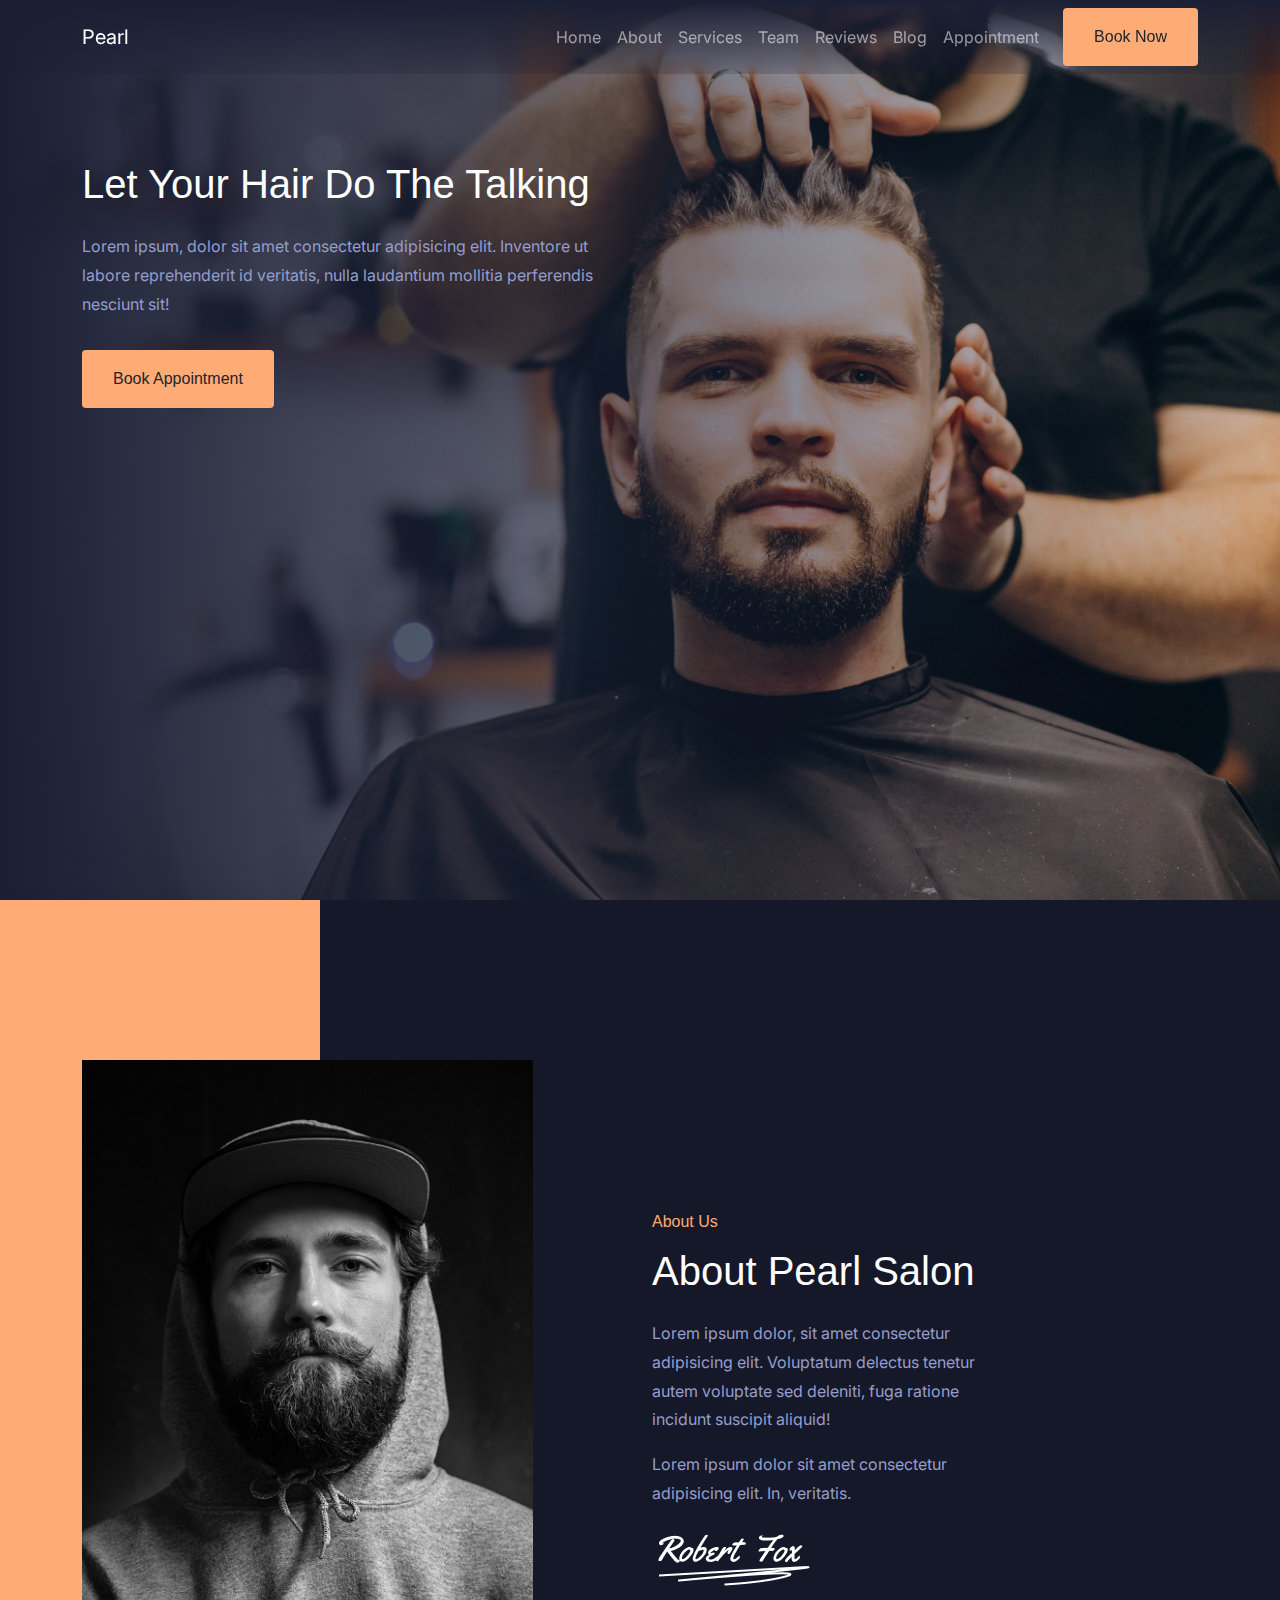
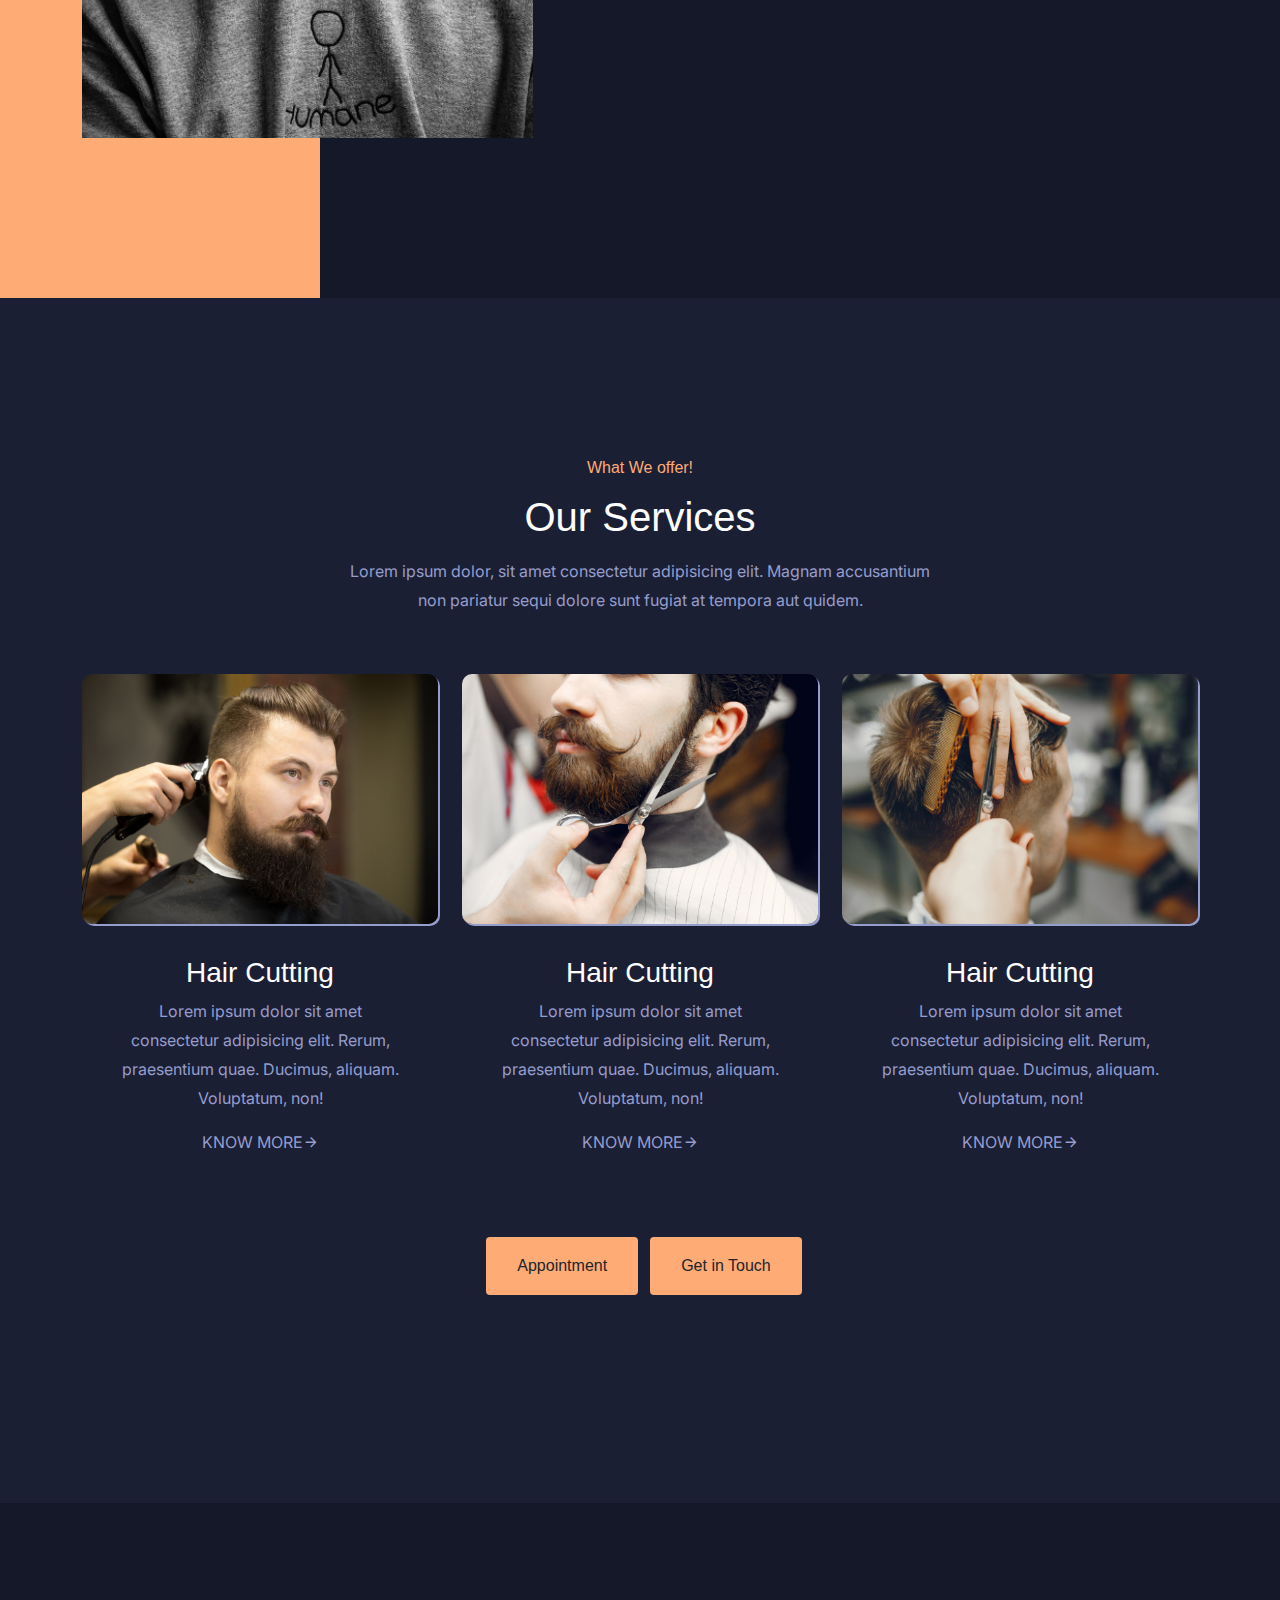
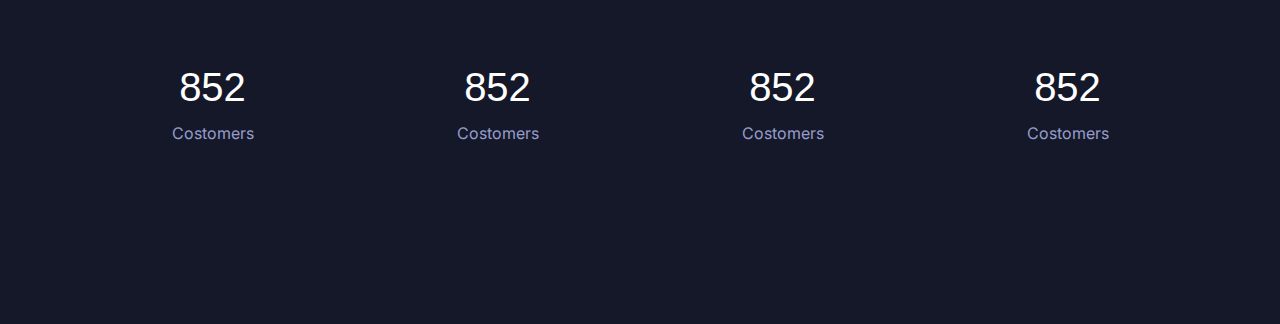
==== index.html @ b2c4e8e7 "milestone added" ====
<!doctype html>
<html lang="en">

<head>
    <!-- Required meta tags -->
    <meta charset="utf-8">
    <meta name="viewport" content="width=device-width, initial-scale=1">

    <!-- Bootstrap CSS -->
    <link rel="stylesheet" href="css/bootstrap.min.css">
    <link rel="stylesheet" href="remixicons/fonts/remixicon.css">
    <link rel="stylesheet" href="style.css">

    <title>Pearl Barber Salon - Bootstrap Template</title>
</head>

<body data-bs-spy="scroll" data-bs-target=".navbar">

    <!-- NAVBAR -->
    <nav class="navbar navbar-expand-lg navbar-dark fixed-top">
        <div class="container">
          <a class="navbar-brand" href="#">Pearl</a>
          <button class="navbar-toggler" type="button" data-bs-toggle="collapse" data-bs-target="#navbarNav" aria-controls="navbarNav" aria-expanded="false" aria-label="Toggle navigation">
            <span class="navbar-toggler-icon"></span>
          </button>
          <div class="collapse navbar-collapse" id="navbarNav">
            <ul class="navbar-nav ms-auto">
            
              <li class="nav-item">
                <a class="nav-link" href="#home">Home</a>
              </li>
              <li class="nav-item">
                  <a href="#about" class="nav-link">About </a>
              </li>
              <li class="nav-item">
                  <a href="#services" class="nav-link">Services</a>
              </li>
              <li class="nav-item">
                  <a href="#team" class="nav-link">Team</a>
              </li>
              <li class="nav-item">
                  <a href="#reviews" class="nav-link">Reviews</a>
              </li>
              <li class="nav-item">
                <a href="#blog" class="nav-link">Blog</a>
            </li>
            <li class="nav-item">
                <a href="#appointment" class="nav-link">Appointment</a>
            </li>
            </ul>
            <a href="#" class="btn btn-outline-brand btn-brand ms-lg-3">Book Now</a>
          </div>
        </div>
      </nav>
    <!-- // NAVBAR -->


    <!-- HERO -->
      <section id="hero">
        <div class="container">
          <div class="row">
            <div class="col-lg-6">
              <h1>Let Your Hair Do The Talking</h1>
              <p class="pt-3 pb-3">Lorem ipsum, dolor sit amet consectetur adipisicing elit. Inventore ut labore reprehenderit id veritatis, nulla laudantium mollitia perferendis nesciunt sit!</p>
              <a href="" class="btn btn-brand ">Book Appointment</a>
            </div>
          </div>
        </div>
      </section>
    <!-- // HERO -->


    <!-- ABOUT -->
      <section id="about">
        <div class="container">
          <div class="row align-items-center">
            <div class="col-lg-5">
              <img src="img/about_img.png" alt="">
            </div>
            <div class="col-lg-4 offset-lg-1">
              <h6>About Us</h6>
              <h1>About Pearl Salon</h1>
              <p>Lorem ipsum dolor, sit amet consectetur adipisicing elit. Voluptatum delectus tenetur autem voluptate sed deleniti, fuga ratione incidunt suscipit aliquid!</p>
              <p>Lorem ipsum dolor sit amet consectetur adipisicing elit. In, veritatis.</p>
              <img class="signature" src="img/signature.png" alt="">
            </div>
          </div>
        </div>
      </section>
    <!-- // ABOUT -->


    <!-- SERVICES -->

    <section id="services">
      <div class="container text-center">
        <div class="row">
          <div class="col-12 intro">
            <h6>What We offer!</h6>
            <h1>Our Services</h1>
            <p>Lorem ipsum dolor, sit amet consectetur adipisicing elit. Magnam accusantium non pariatur sequi dolore sunt fugiat at tempora aut quidem.</p>
          </div>
        </div>
        <div class="row">
          <div class="col-lg-4 col-md-6">
            <div class="service">
              <img src="img/service_1.jpg" alt="">
              <div class="content">
                <h3>Hair Cutting</h3>
                <p>Lorem ipsum dolor sit amet consectetur adipisicing elit. Rerum, praesentium quae. Ducimus, aliquam.
                  Voluptatum, non!</p>
                <a href="#" class="link-more"> Know More <i class="ri-arrow-right-line icon"></i> </a>
              </div>
            </div>
          </div>

          <!-- 2 -->
          <div class="col-lg-4 col-md-6">
            <div class="service">
              <img src="img/service_2.jpg" alt="">
              <div class="content">
                <h3>Hair Cutting</h3>
                <p>Lorem ipsum dolor sit amet consectetur adipisicing elit. Rerum, praesentium quae. Ducimus, aliquam.
                  Voluptatum, non!</p>
                <a href="#" class="link-more"> Know More <i class="ri-arrow-right-line icon"></i> </a>
              </div>
            </div>
          </div>
          <!-- 3 -->
          <div class="col-lg-4 col-md-6">
            <div class="service">
              <img src="img/service_3.jpg" alt="">
              <div class="content">
                <h3>Hair Cutting</h3>
                <p>Lorem ipsum dolor sit amet consectetur adipisicing elit. Rerum, praesentium quae. Ducimus, aliquam.
                  Voluptatum, non!</p>
                <a href="#" class="link-more"> Know More <i class="ri-arrow-right-line icon"></i> </a>
              </div>
            </div>
          </div>
        </div>
        <!-- call of action -->
        <div class="cta-btns p-5">
          <a href="" class="btn btn-brand ms-sm-2">Appointment</a>
          <a href="" class="btn btn-brand ms-sm-2">Get in Touch</a>

        </div>
      </div>
    </section>
    <!-- // SERVICES -->

<!-- counters -->
<section id="milestone">
<div class="container text-center">
  <div class="row">
    <div class="col-lg-3 col-md-6">
      <h1>852</h1>
      <p>Costomers</p>
    </div>

    <!-- 2 -->
    <div class="col-lg-3 col-md-6">
      <h1>852</h1>
      <p>Costomers</p>
    </div>
    <!-- 3 -->
    <div class="col-lg-3 col-md-6">
      <h1>852</h1>
      <p>Costomers</p>
    </div>
    <!-- 4 -->
    <div class="col-lg-3 col-md-6">
      <h1>852</h1>
      <p>Costomers</p>
    </div>
  </div>
</div>
</section>
<!-- close counters -->
    <!-- FEATURES -->

    <!-- // FEATURES -->
    

    <!-- TEAM -->

    <!-- // TEAM -->


    <!-- TESTIMONIALS -->

    <!-- // TESTIMONIALS -->


    <!-- BLOG -->

    <!-- // BLOG -->


    <!-- BOOKING -->

    <!-- // BOOKING -->



    <script src="js/bootstrap.bundle.min.js"></script>

</body>

</html>
---- style.css ----
@import url('https://fonts.googleapis.com/css2?family=Dela+Gothic+One&family=Inter:wght@400;500;600&display=swap');

:root {
    --bg1: #151828;
    --bg2: #1B1F34;
    --body: #959DCC;
    --brand: #FFAB76;
    --white: #fff;
}

a {
    color:var(--body);
    text-decoration: none;
}

a:hover {
    color: var(--brand);
}

.link-more {
    display: inline-flex;
    align-items: center;
    font-size: 600;
    text-transform: uppercase;
    left: 1px;
}

.link-more .icon {
    transition: all 0.4s ease;
}

.link-more:hover .icon {
    transform: translateX(8px);
}

body {
    font-family: "Inter", 'Segoe UI', Tahoma, Geneva, Verdana, sans-serif;
    color: var(--body);
    line-height: 1.8;
    background-color: var(--bg1);
}

 h1,h2,h3,h4,h5,h6 {
     font-family: 'Franklin Gothic Medium', 'Arial Narrow', Arial, sans-serif;
     color: white;
    
    }
 img {
     width: 100%;
 }

 section {
     padding-top: 160px;
     padding-bottom: 160px;
 }

 /* navbar */
.navbar {
    background:linear-gradient(to bottom ,#1B1F34 ,rgba(27, 31, 52, 0.2));
}

.navbar .navbar-nav .nav-link.active {
    color: var(--brand);
}
 .nav-brand {
     font-family:Arial, Helvetica, sans-serif;
     font-size: 32px;
 }

 /* btn */
.btn {
    padding: 16px 30px;
    font-family: 'Franklin Gothic Medium', 'Arial Narrow', Arial, sans-serif;
    transition: all 0.4s;

}

.btn-brand {
    background-color: var(--brand);
}

.btn-brand:hover {
    background-color: transparent;
    color: var(--brand);
    border-color: var(--brand);
}

 /* Hero section */
 #hero {
     background: linear-gradient(to right ,#1B1F34 ,rgba(27, 31, 52, 0.1)),url(img/cover_1.jpg);
     min-height: 100vh;
     background-position: center;
     background-size: cover;
 }


/* intro */
.intro {
    margin-bottom: 60px;
}

.intro h1 {
    margin-top: 16px;
    margin-bottom: 16px;
}

.intro h6 {
    color: var(--brand);
}

.intro p {
    max-width: 600px;
    margin: auto;
}

 /* about */
 #about {
    position: relative;
 }
#about::after {
    content: "";
    width: 25%;
    height: 100%;
    background-color: var(--brand);
    position: absolute;
    top: 0;
    left: 0;
    z-index: -1;

}

 #about h6 {
     color: var(--brand);
 }

 #about h1 {
     margin-top: 16px;
     margin-bottom: 24px;
 }

 .signature {
     width: unset;
 }

 /* services */
 #services {
     background-color: var(--bg2);
 }

 #services .service .content {
    padding: 32px;
 }
 #services .service img {
     border-radius: 10px;
     box-shadow: 2px 2px;
 }
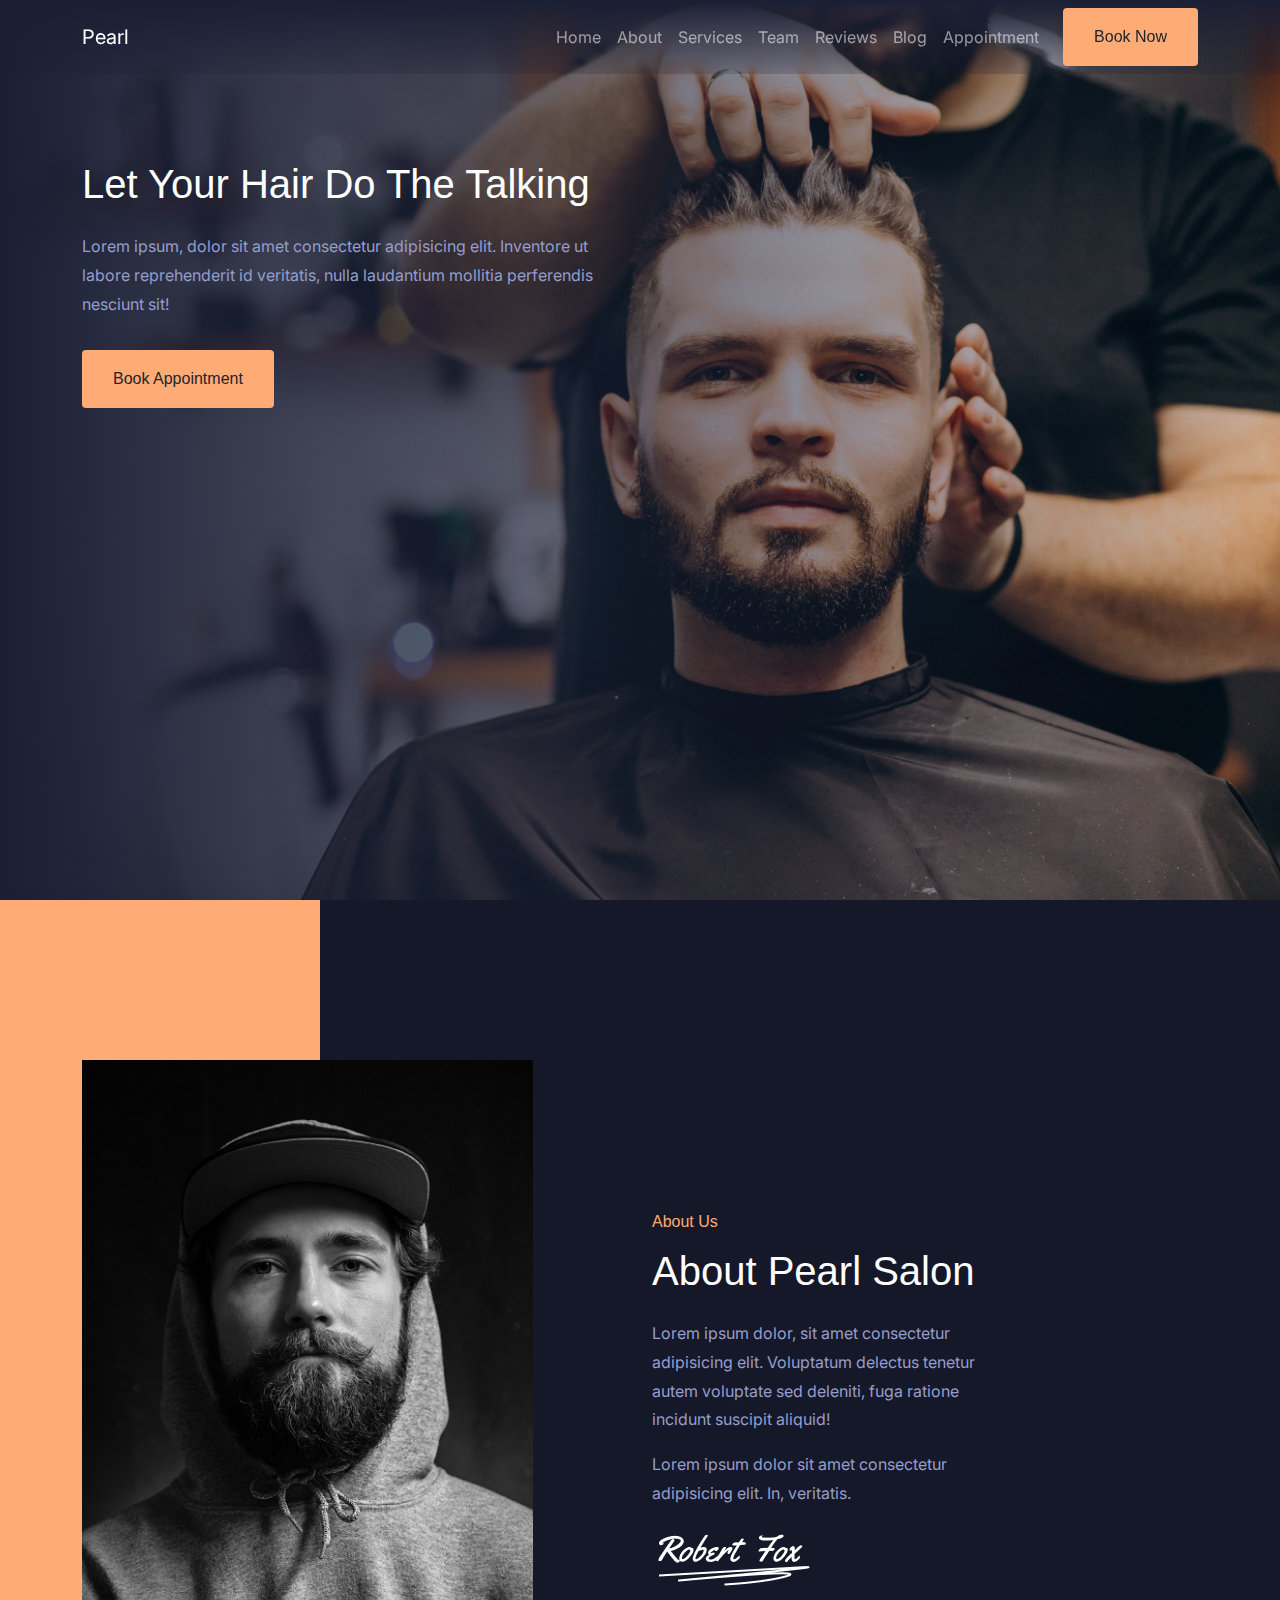
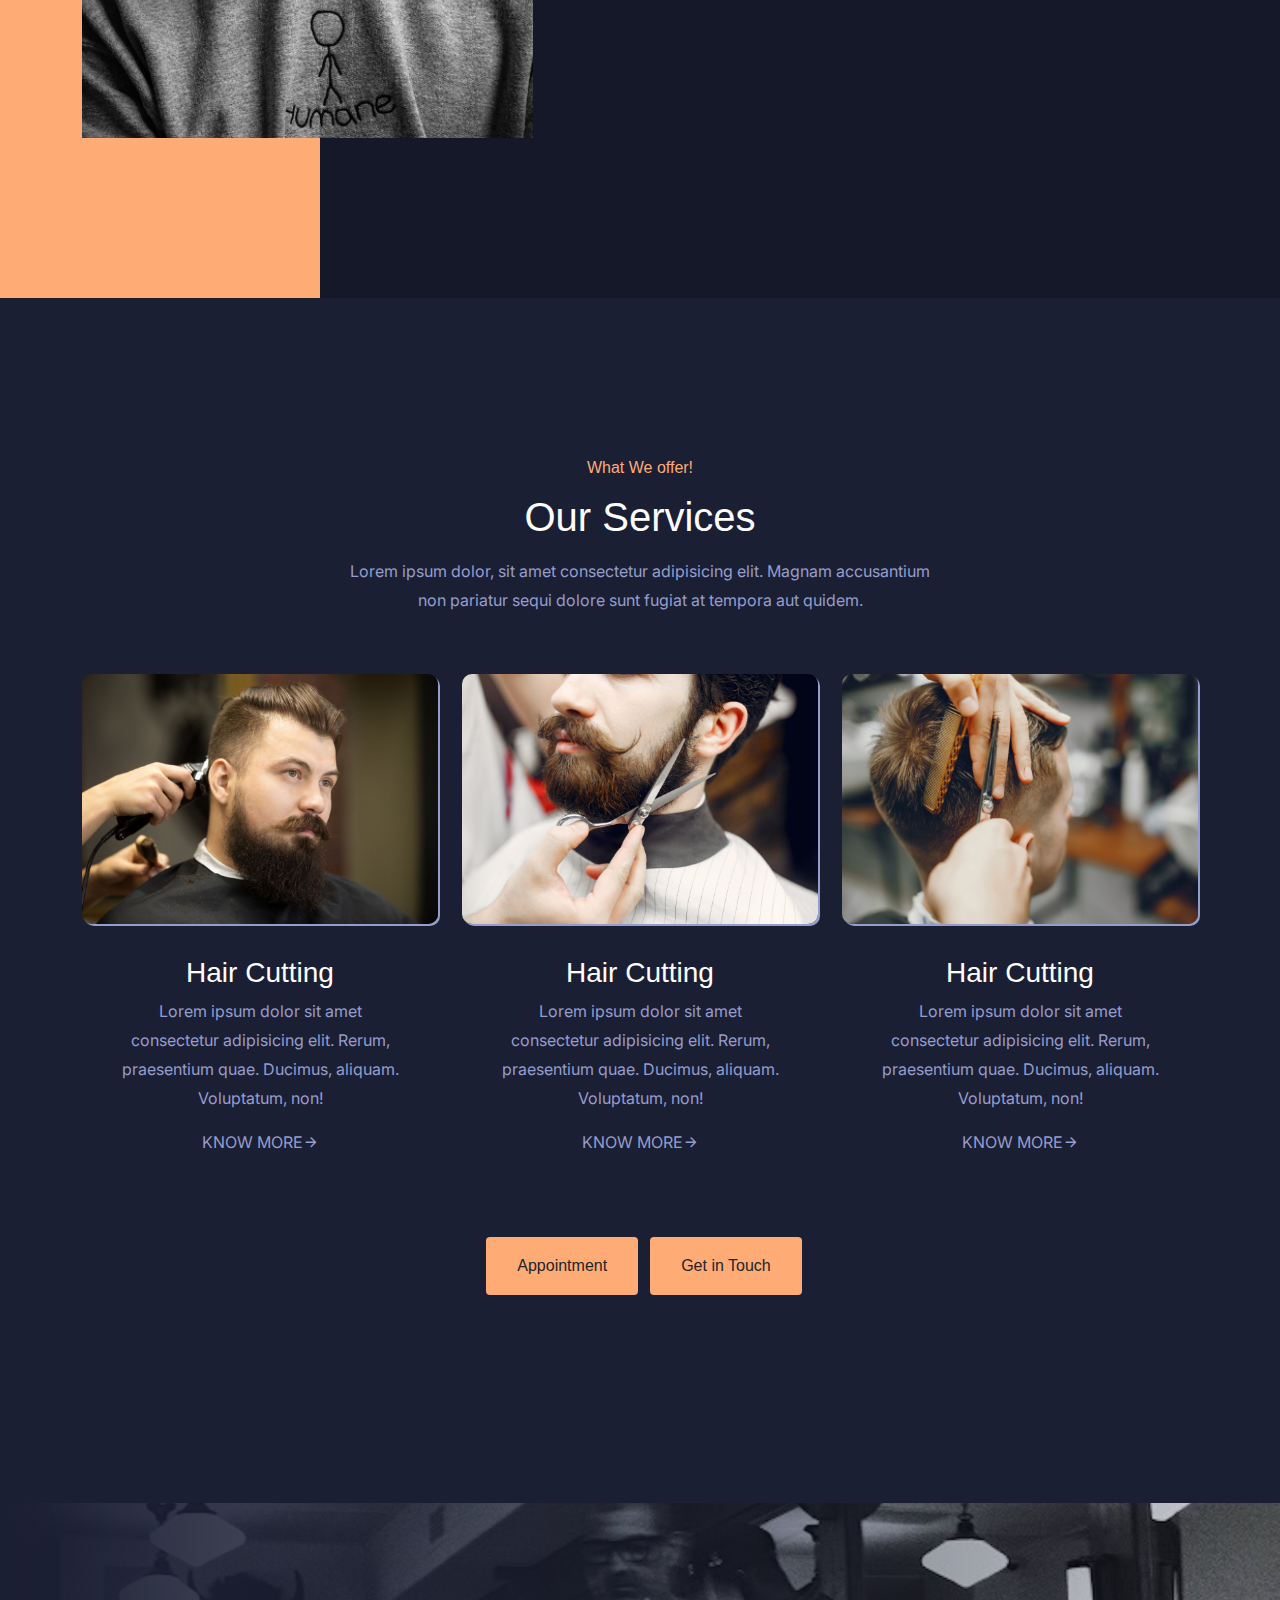
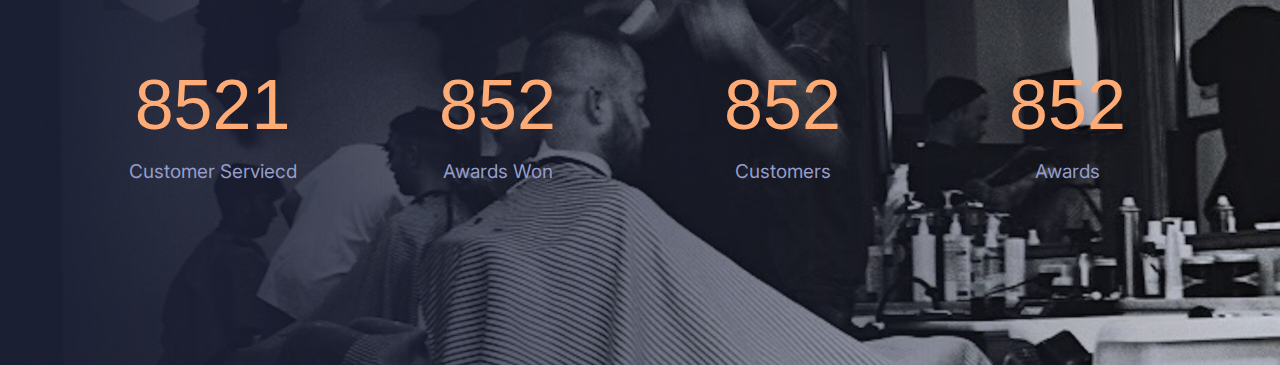
==== commit 3889f685: "added counters" ====
--- a/index.html
+++ b/index.html
@@ -154,24 +154,24 @@
 <div class="container text-center">
   <div class="row">
     <div class="col-lg-3 col-md-6">
+      <h1>8521</h1>
+      <p>Customer Serviecd</p>
+    </div>
+
+    <!-- 2 -->
+    <div class="col-lg-3 col-md-6">
       <h1>852</h1>
-      <p>Costomers</p>
-    </div>
-
-    <!-- 2 -->
+      <p>Awards Won</p>
+    </div>
+    <!-- 3 -->
     <div class="col-lg-3 col-md-6">
       <h1>852</h1>
-      <p>Costomers</p>
-    </div>
-    <!-- 3 -->
+      <p>Customers</p>
+    </div>
+    <!-- 4 -->
     <div class="col-lg-3 col-md-6">
       <h1>852</h1>
-      <p>Costomers</p>
-    </div>
-    <!-- 4 -->
-    <div class="col-lg-3 col-md-6">
-      <h1>852</h1>
-      <p>Costomers</p>
+      <p>Awards</p>
     </div>
   </div>
 </div>
--- a/style.css
+++ b/style.css
@@ -154,3 +154,18 @@
      border-radius: 10px;
      box-shadow: 2px 2px;
  }
+
+ /* milestone */
+#milestone {
+    background: linear-gradient(to right ,#1B1F34 ,rgba(27, 31, 52, 0.1)),url(img/cover_2.jpg);
+        background-size: cover;
+    background-position:center;
+}
+#milestone h1 {
+    color: var(--brand);
+    font-size: 70px;
+}
+
+#milestone p {
+    font-size: 19px;
+}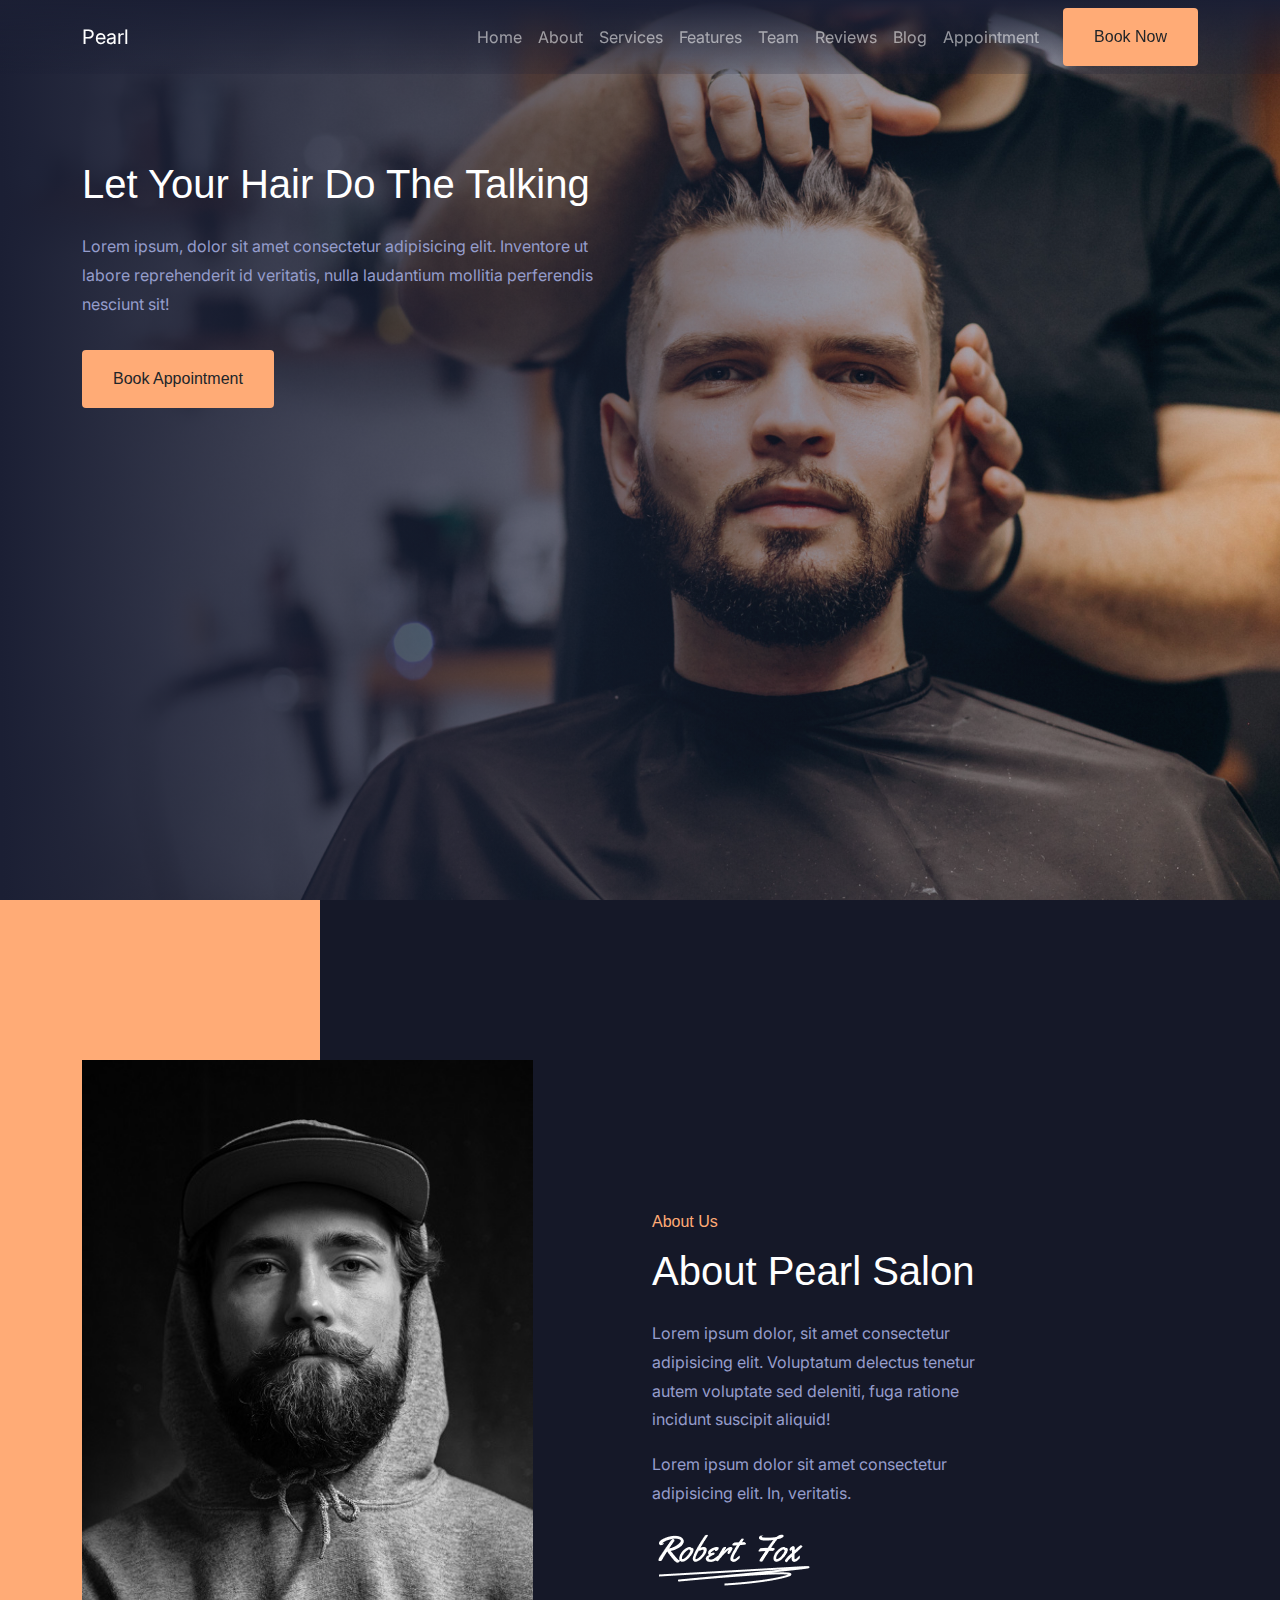
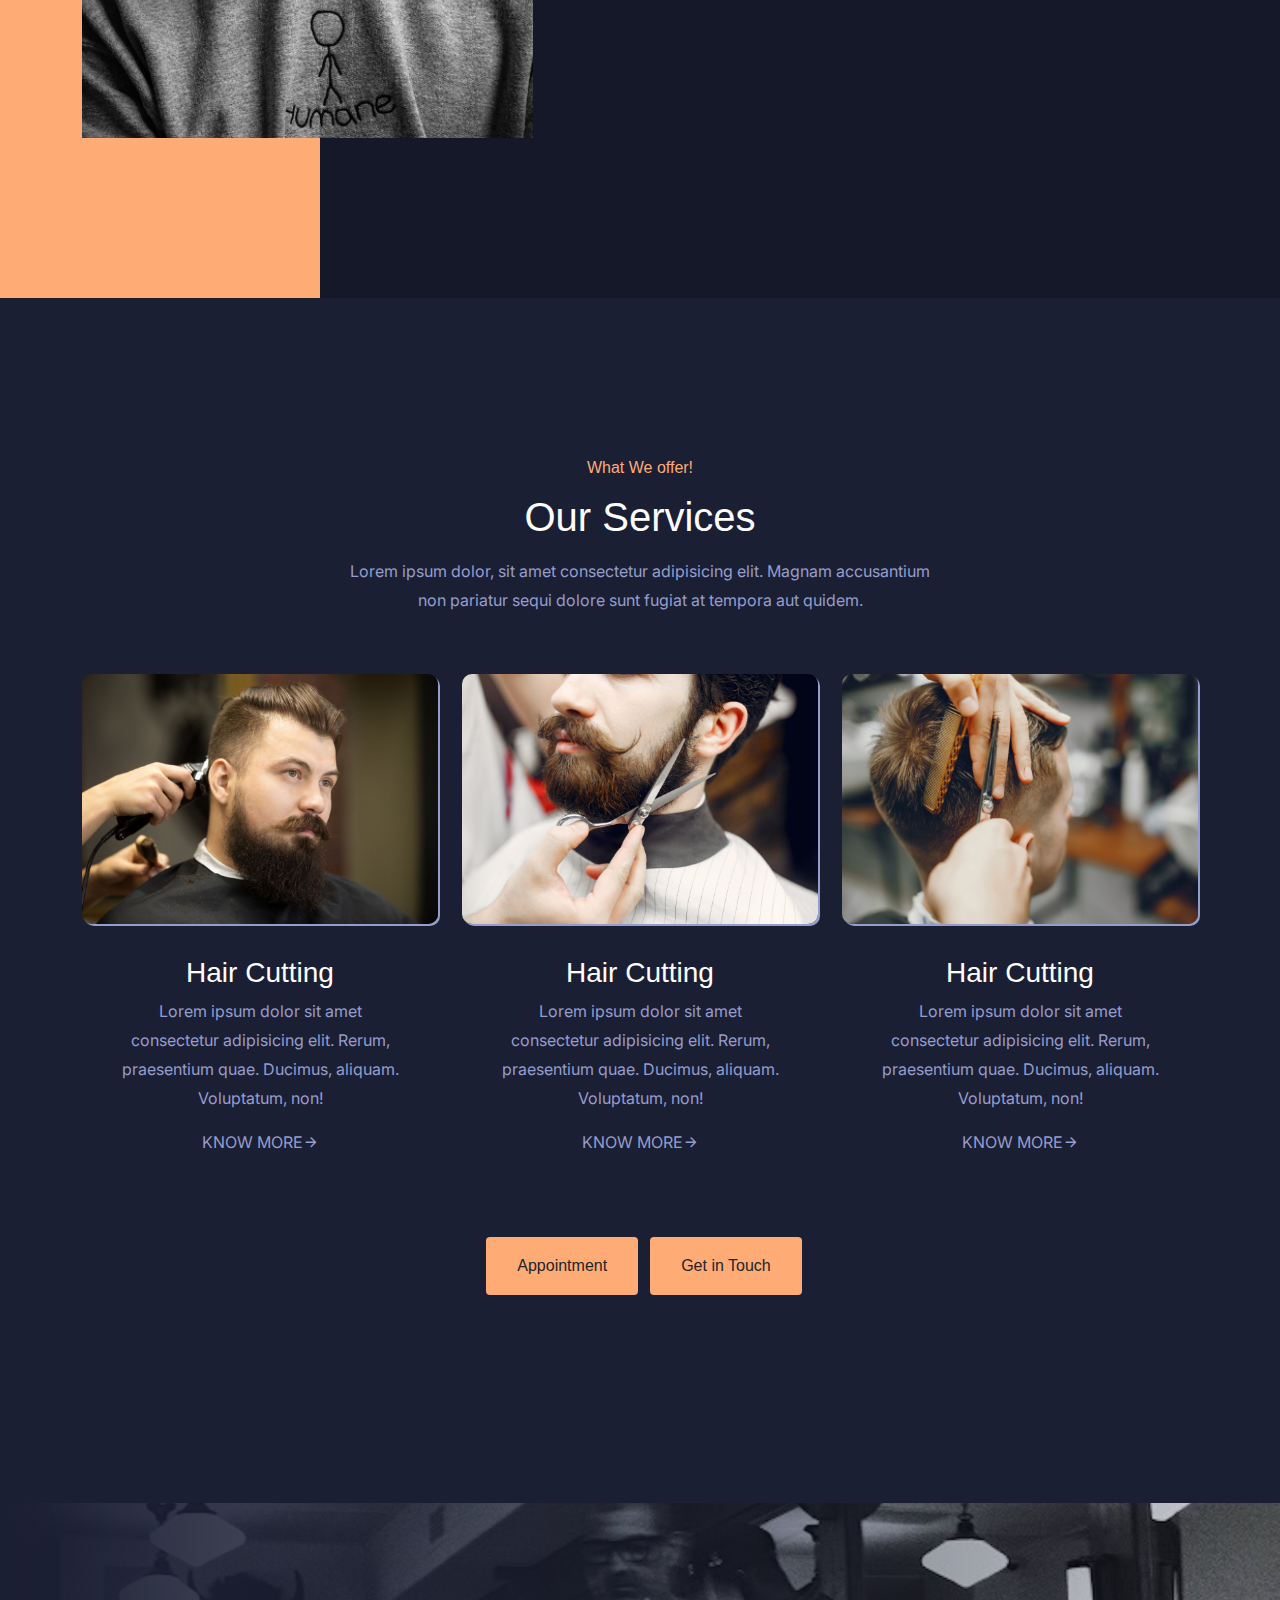
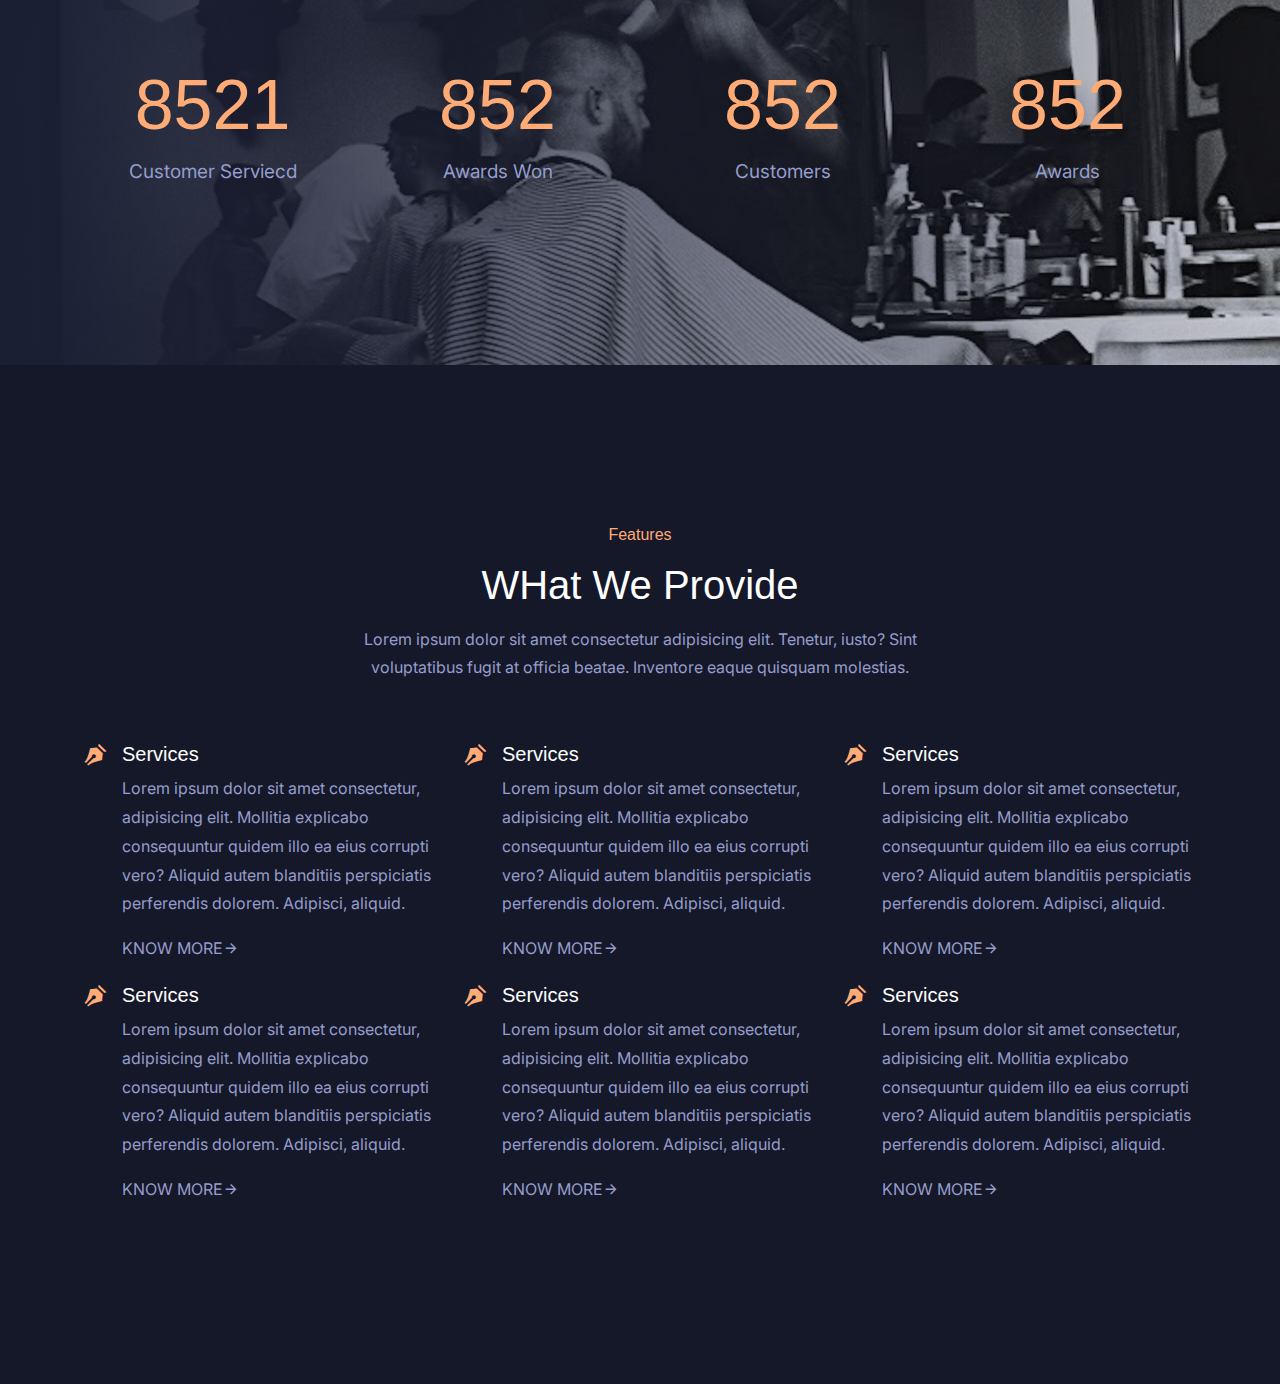
==== commit 8cc348da: "added featres" ====
--- a/index.html
+++ b/index.html
@@ -36,6 +36,9 @@
                   <a href="#services" class="nav-link">Services</a>
               </li>
               <li class="nav-item">
+                <a href="#features" class="nav-link">Features</a>
+            </li>
+              <li class="nav-item">
                   <a href="#team" class="nav-link">Team</a>
               </li>
               <li class="nav-item">
@@ -178,7 +181,91 @@
 </section>
 <!-- close counters -->
     <!-- FEATURES -->
-
+   <section id="features">
+    <div class="container">
+      <div class="row text-center">
+        <div class="col-12 intro">
+          <h6>Features</h6>
+          <h1>WHat We Provide</h1>
+          <p>Lorem ipsum dolor sit amet consectetur adipisicing elit. Tenetur, iusto? Sint voluptatibus fugit at officia beatae. Inventore eaque quisquam molestias.</p>
+        </div>
+      </div>
+      <div class="row">
+        <div class="col-lg-4 col-sm-6">
+          <div class="feature">
+            <div class="icon-feature"><i class="ri-pen-nib-fill"></i>
+            </div>
+            <div>
+              <h3 class="h5">Services</h3>
+              <p>Lorem ipsum dolor sit amet consectetur, adipisicing elit. Mollitia explicabo consequuntur quidem illo ea eius corrupti vero? Aliquid autem blanditiis perspiciatis perferendis dolorem. Adipisci, aliquid.</p>
+              <a href="#" class="link-more"> Know More <i class="ri-arrow-right-line icon"></i> </a>
+            </div>
+          </div>
+        </div>
+        <!-- 2 -->
+        <div class="col-lg-4 col-sm-6">
+          <div class="feature">
+            <div class="icon-feature"><i class="ri-pen-nib-fill"></i>
+            </div>
+            <div>
+              <h3 class="h5">Services</h3>
+              <p>Lorem ipsum dolor sit amet consectetur, adipisicing elit. Mollitia explicabo consequuntur quidem illo ea eius corrupti vero? Aliquid autem blanditiis perspiciatis perferendis dolorem. Adipisci, aliquid.</p>
+              <a href="#" class="link-more"> Know More <i class="ri-arrow-right-line icon"></i> </a>
+            </div>
+          </div>
+        </div>
+        <!-- 3 -->
+        <div class="col-lg-4 col-sm-6">
+          <div class="feature">
+            <div class="icon-feature"><i class="ri-pen-nib-fill"></i>
+            </div>
+            <div>
+              <h3 class="h5">Services</h3>
+              <p>Lorem ipsum dolor sit amet consectetur, adipisicing elit. Mollitia explicabo consequuntur quidem illo ea eius corrupti vero? Aliquid autem blanditiis perspiciatis perferendis dolorem. Adipisci, aliquid.</p>
+              <a href="#" class="link-more"> Know More <i class="ri-arrow-right-line icon"></i> </a>
+            </div>
+          </div>
+        </div>
+        <!-- 4 -->
+        <div class="col-lg-4 col-sm-6">
+          <div class="feature">
+            <div class="icon-feature"><i class="ri-pen-nib-fill"></i>
+            </div>
+            <div>
+              <h3 class="h5">Services</h3>
+              <p>Lorem ipsum dolor sit amet consectetur, adipisicing elit. Mollitia explicabo consequuntur quidem illo ea eius corrupti vero? Aliquid autem blanditiis perspiciatis perferendis dolorem. Adipisci, aliquid.</p>
+              <a href="#" class="link-more"> Know More <i class="ri-arrow-right-line icon"></i> </a>
+            </div>
+          </div>
+        </div>
+
+        <!-- 5 -->
+        <div class="col-lg-4 col-sm-6">
+          <div class="feature">
+            <div class="icon-feature"><i class="ri-pen-nib-fill"></i>
+            </div>
+            <div>
+              <h3 class="h5">Services</h3>
+              <p>Lorem ipsum dolor sit amet consectetur, adipisicing elit. Mollitia explicabo consequuntur quidem illo ea eius corrupti vero? Aliquid autem blanditiis perspiciatis perferendis dolorem. Adipisci, aliquid.</p>
+              <a href="#" class="link-more"> Know More <i class="ri-arrow-right-line icon"></i> </a>
+            </div>
+          </div>
+        </div>
+<!-- 6 -->
+<div class="col-lg-4 col-sm-6">
+  <div class="feature">
+    <div class="icon-feature"><i class="ri-pen-nib-fill"></i>
+    </div>
+    <div>
+      <h3 class="h5">Services</h3>
+      <p>Lorem ipsum dolor sit amet consectetur, adipisicing elit. Mollitia explicabo consequuntur quidem illo ea eius corrupti vero? Aliquid autem blanditiis perspiciatis perferendis dolorem. Adipisci, aliquid.</p>
+      <a href="#" class="link-more"> Know More <i class="ri-arrow-right-line icon"></i> </a>
+    </div>
+  </div>
+</div>
+      </div>
+    </div>
+    </section>
     <!-- // FEATURES -->
     
 
--- a/style.css
+++ b/style.css
@@ -168,4 +168,17 @@
 
 #milestone p {
     font-size: 19px;
+}
+
+/* feature */
+.feature {
+    display: flex;
+    padding-bottom: 20px;
+}
+
+.feature .icon-feature {
+    font-size: 25px;
+    color: var(--brand);
+    line-height: 1;
+    margin-right: 15px;
 }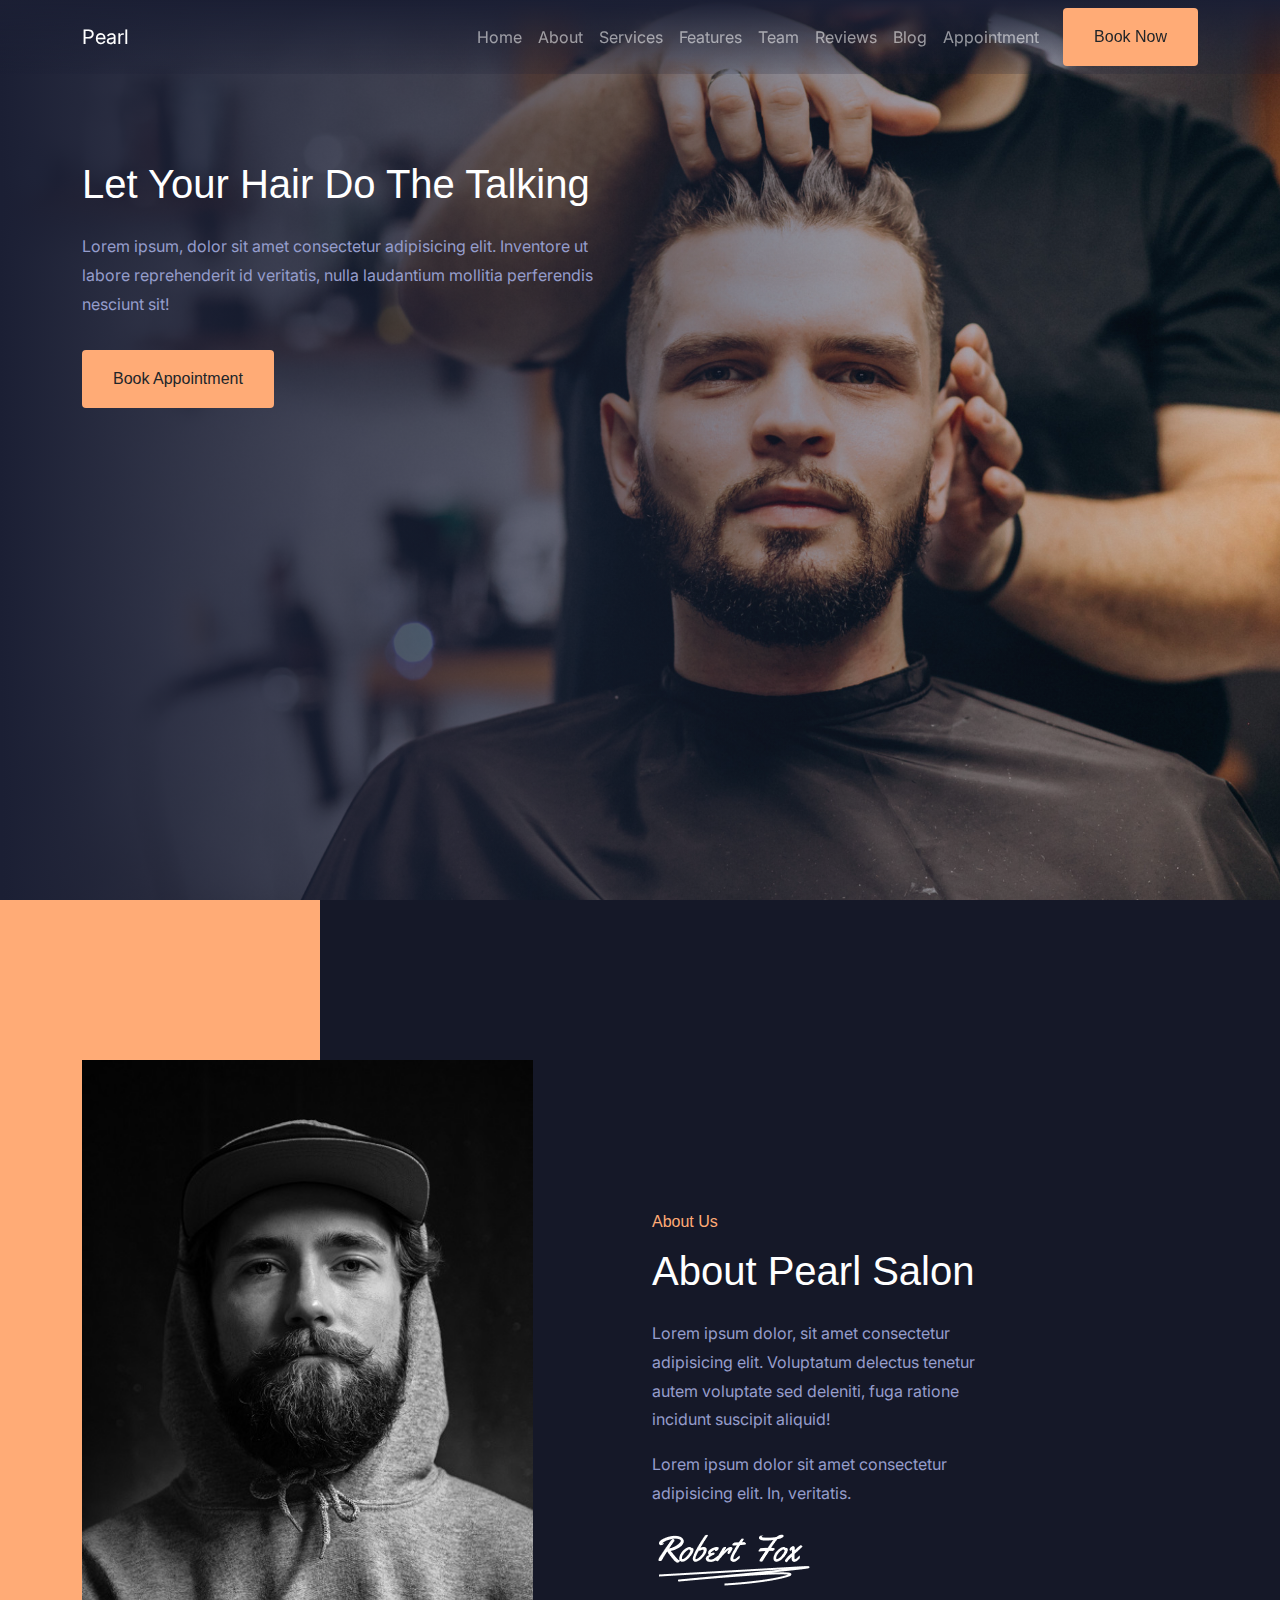
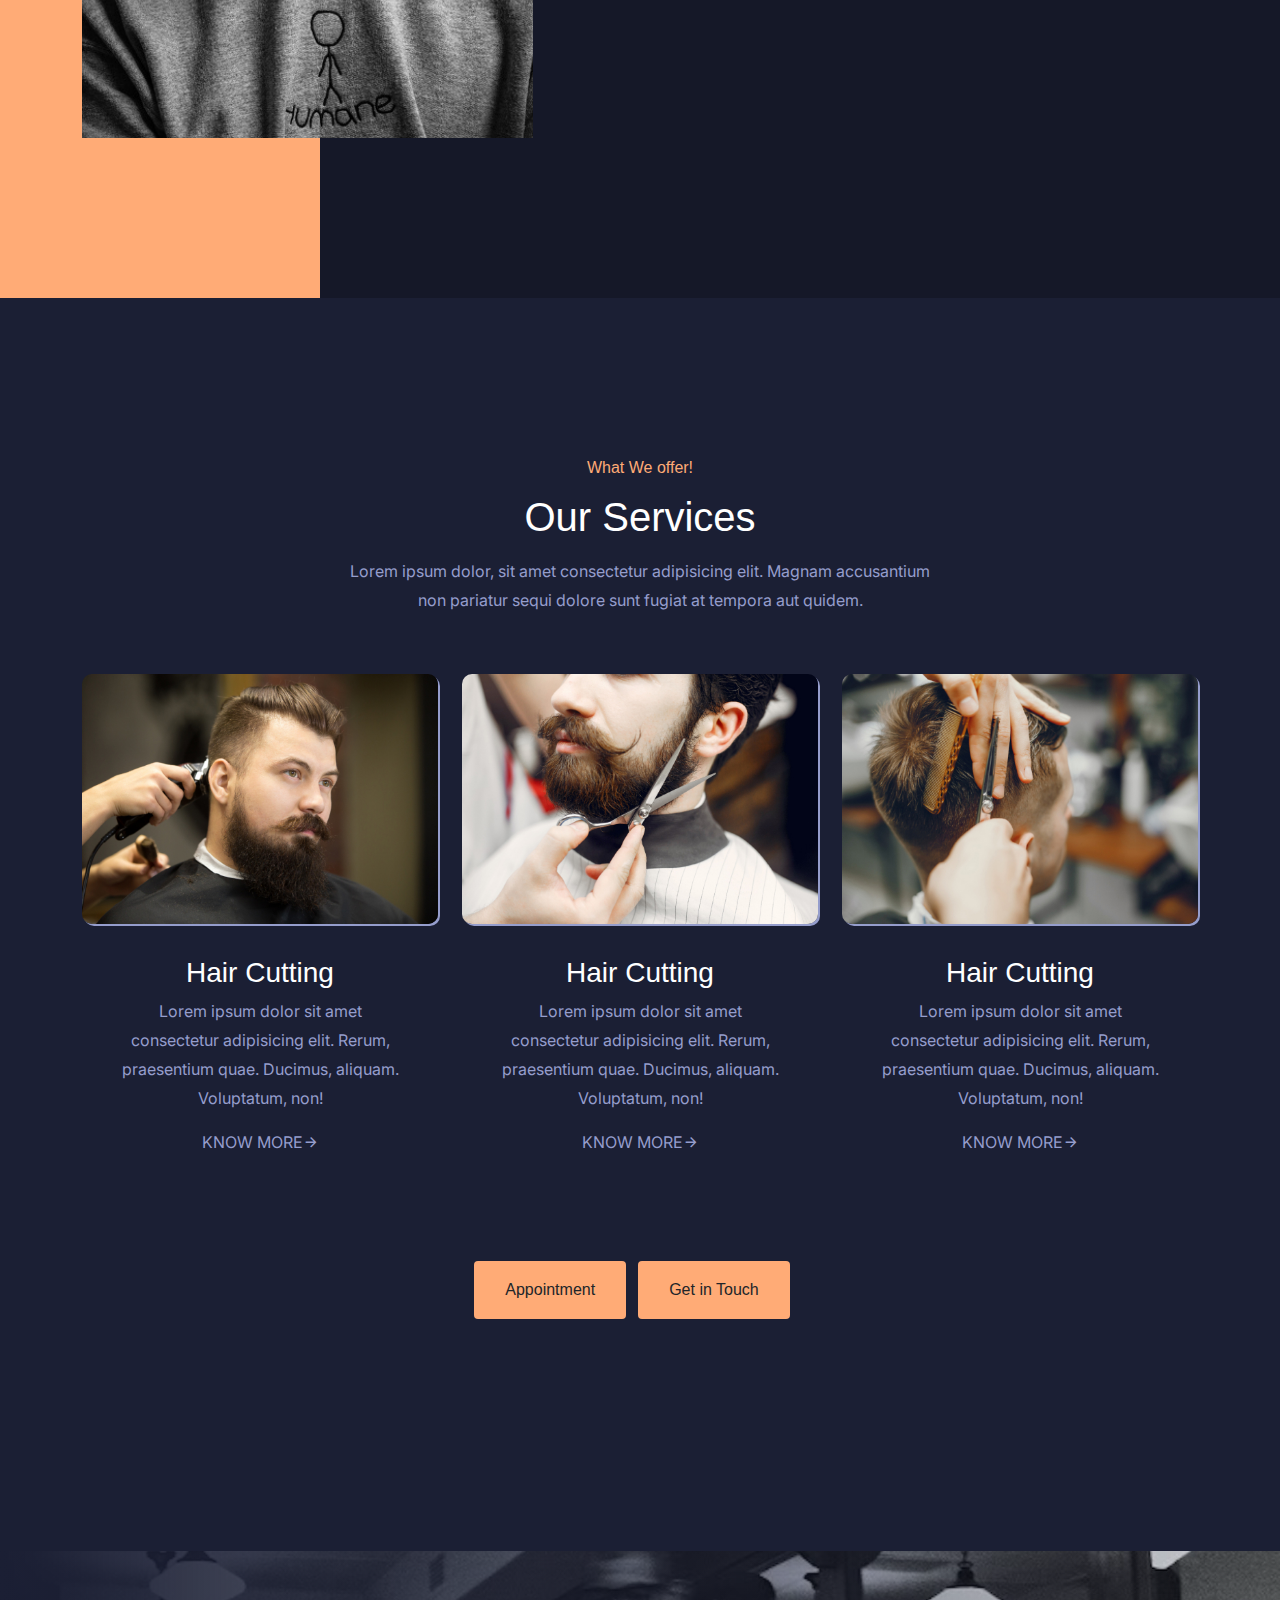
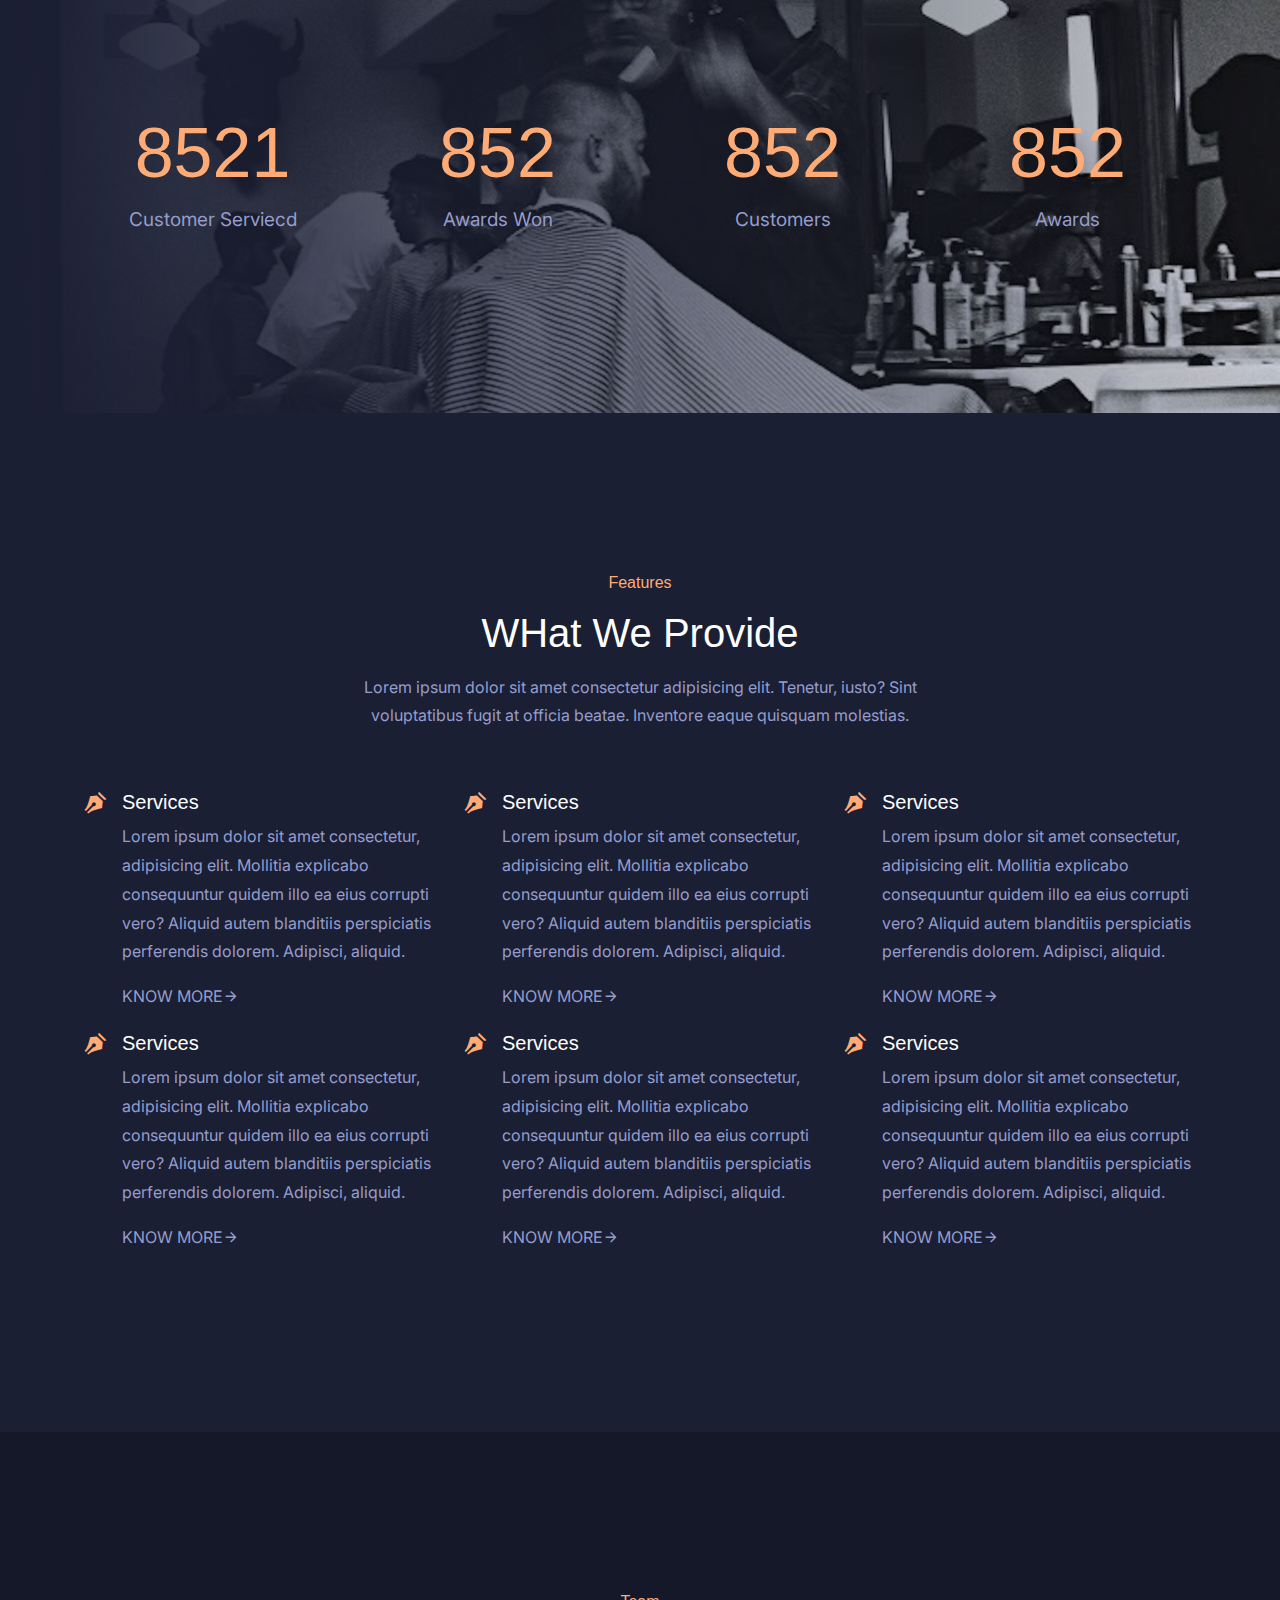
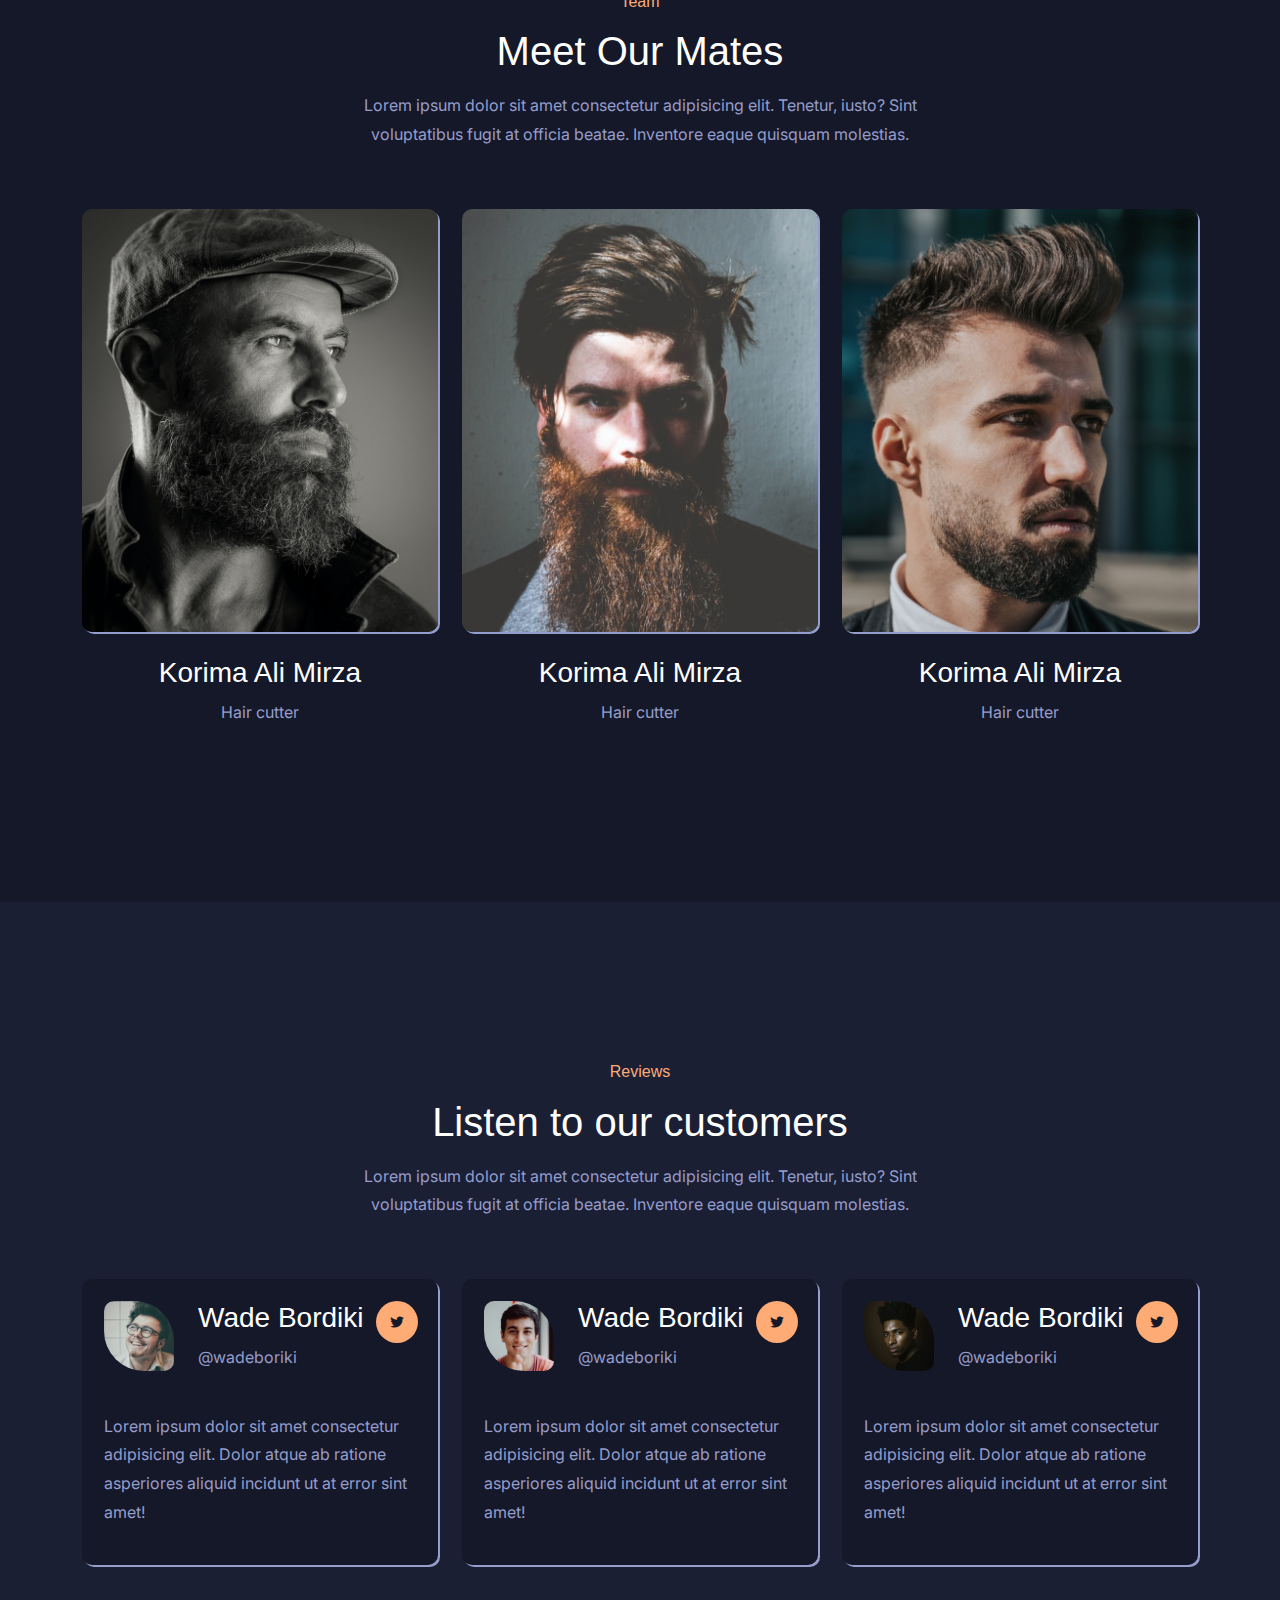
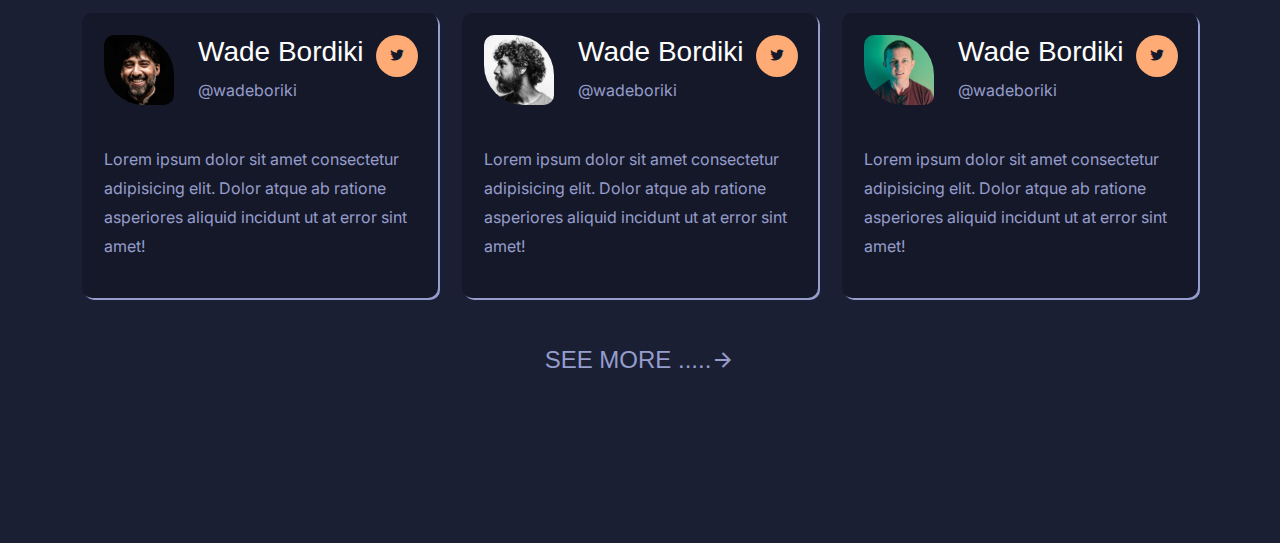
==== commit 8a760611: "added reviews team" ====
--- a/index.html
+++ b/index.html
@@ -145,7 +145,7 @@
         <!-- call of action -->
         <div class="cta-btns p-5">
           <a href="" class="btn btn-brand ms-sm-2">Appointment</a>
-          <a href="" class="btn btn-brand ms-sm-2">Get in Touch</a>
+          <a href="" class="btn btn-brand ms-sm-2  m-4">Get in Touch</a>
 
         </div>
       </div>
@@ -270,12 +270,172 @@
     
 
     <!-- TEAM -->
-
+<section id="team">
+<div class="container">
+  <div class="row text-center">
+    <div class="col-12 intro">
+      <h6>Team</h6>
+      <h1>Meet Our Mates</h1>
+      <p>Lorem ipsum dolor sit amet consectetur adipisicing elit. Tenetur, iusto? Sint voluptatibus fugit at officia beatae. Inventore eaque quisquam molestias.</p>
+    </div>
+  </div>
+  <div class="row  text-center">
+    <div class="col-lg-4 col-md-6">
+      <div class="team-member">
+        <img class="team-mates" src="img/team_member1.jpg" alt="">
+        <div class="social-links">
+          <a href=""><i class="ri-facebook-fill"></i></a>
+          <a href=""><i class="ri-twitter-fill"></i></a>
+          <a href=""><i class="ri-instagram-fill"></i></a>
+          <a href=""><i class="ri-google-fill"></i></a>
+        </div>
+        <h3 class="mt-4">Korima Ali Mirza</h3>
+        <p>Hair cutter</p>
+      </div>
+    </div>
+    <!-- 2 -->
+    <div class="col-lg-4 col-md-6">
+      <div class="team-member">
+        <img class="team-mates" src="img/team_member2.jpg" alt="">
+        <div class="social-links">
+          <a href=""><i class="ri-facebook-fill"></i></a>
+          <a href=""><i class="ri-twitter-fill"></i></a>
+          <a href=""><i class="ri-instagram-fill"></i></a>
+          <a href=""><i class="ri-google-fill"></i></a>
+        </div>
+        <h3 class="mt-4">Korima Ali Mirza</h3>
+        <p>Hair cutter</p>
+      </div>
+    </div>
+
+    <!-- 3 -->
+    <div class="col-lg-4 col-md-6">
+      <div class="team-member">
+        <img class="team-mates" src="img/team_member3.jpg" alt="">
+        <div class="social-links">
+          <a href=""><i class="ri-facebook-fill"></i></a>
+          <a href=""><i class="ri-twitter-fill"></i></a>
+          <a href=""><i class="ri-instagram-fill"></i></a>
+          <a href=""><i class="ri-google-fill"></i></a>
+        </div>
+        <h3 class="mt-4">Korima Ali Mirza</h3>
+        <p>Hair cutter</p>
+      </div>
+    </div>
+  </div>
+</div>
+</section>
     <!-- // TEAM -->
 
 
     <!-- TESTIMONIALS -->
-
+    <section id="reviews">
+      <div class="container">
+        <div class="row text-center">
+          <div class="col-12 intro">
+            <h6>Reviews</h6>
+            <h1>Listen to our customers</h1>
+            <p>Lorem ipsum dolor sit amet consectetur adipisicing elit. Tenetur, iusto? Sint voluptatibus fugit at officia beatae. Inventore eaque quisquam molestias.</p>
+          </div>
+        </div>
+
+        <div class="row gy-5">
+          <div class="col-lg-4 col-md-6">
+            <div class="review">
+              <div class="d-flex">
+                <img src="img/avatar_01.jpg" alt="">
+                  <div class="ms-4">
+                    <h3>Wade Bordiki</h3>
+                    <p>@wadeboriki</p>
+                  </div>
+                  <div class="icon"><i class="ri-twitter-fill"></i></div>
+              </div>
+              <p class="mt-4">Lorem ipsum dolor sit amet consectetur adipisicing elit. Dolor atque ab ratione asperiores aliquid incidunt ut at error sint amet!</p>
+            </div>
+          </div>
+
+          <!-- 2 -->
+          <div class="col-lg-4 col-md-6">
+            <div class="review">
+              <div class="d-flex">
+                <img src="img/avatar_02.jpg" alt="">
+                  <div class="ms-4">
+                    <h3>Wade Bordiki</h3>
+                    <p>@wadeboriki</p>
+                  </div>
+                  <div class="icon"><i class="ri-twitter-fill"></i></div>
+              </div>
+              <p class="mt-4">Lorem ipsum dolor sit amet consectetur adipisicing elit. Dolor atque ab ratione asperiores aliquid incidunt ut at error sint amet!</p>
+            </div>
+          </div>
+
+          <!-- 3 -->
+          <div class="col-lg-4 col-md-6">
+            <div class="review">
+              <div class="d-flex">
+                <img src="img/avatar_03.jpg" alt="">
+                  <div class="ms-4">
+                    <h3>Wade Bordiki</h3>
+                    <p>@wadeboriki</p>
+                  </div>
+                  <div class="icon"><i class="ri-twitter-fill"></i></div>
+              </div>
+              <p class="mt-4">Lorem ipsum dolor sit amet consectetur adipisicing elit. Dolor atque ab ratione asperiores aliquid incidunt ut at error sint amet!</p>
+            </div>
+          </div>
+<!-- 4 -->
+<div class="col-lg-4 col-md-6">
+  <div class="review">
+    <div class="d-flex">
+      <img src="img/avatar_04.jpg" alt="">
+        <div class="ms-4">
+          <h3>Wade Bordiki</h3>
+          <p>@wadeboriki</p>
+        </div>
+        <div class="icon"><i class="ri-twitter-fill"></i></div>
+    </div>
+    <p class="mt-4">Lorem ipsum dolor sit amet consectetur adipisicing elit. Dolor atque ab ratione asperiores aliquid incidunt ut at error sint amet!</p>
+  </div>
+</div>
+
+<!-- 5 -->
+<div class="col-lg-4 col-md-6">
+  <div class="review">
+    <div class="d-flex">
+      <img src="img/avatar_05.jpg" alt="">
+        <div class="ms-4">
+          <h3>Wade Bordiki</h3>
+          <p>@wadeboriki</p>
+        </div>
+        <div class="icon"><i class="ri-twitter-fill"></i></div>
+    </div>
+    <p class="mt-4">Lorem ipsum dolor sit amet consectetur adipisicing elit. Dolor atque ab ratione asperiores aliquid incidunt ut at error sint amet!</p>
+  </div>
+</div>
+
+<!-- 6 -->
+<div class="col-lg-4 col-md-6">
+  <div class="review">
+    <div class="d-flex">
+      <img src="img/avatar_06.jpg" alt="">
+        <div class="ms-4">
+          <h3>Wade Bordiki</h3>
+          <p>@wadeboriki</p>
+        </div>
+        <div class="icon"><i class="ri-twitter-fill"></i></div>
+    </div>
+    <p class="mt-4">Lorem ipsum dolor sit amet consectetur adipisicing elit. Dolor atque ab ratione asperiores aliquid incidunt ut at error sint amet!</p>
+  </div>
+</div>
+
+ <div class="text-center">
+   <h4><a href="#" class="link-more"> See More ..... <i class="ri-arrow-right-line icon"></i> </a>
+   </h4>
+ </div>
+
+        </div>
+      </div>
+    </section>
     <!-- // TESTIMONIALS -->
 
 
--- a/style.css
+++ b/style.css
@@ -11,6 +11,7 @@
 a {
     color:var(--body);
     text-decoration: none;
+    transition: all 0.4s ease;
 }
 
 a:hover {
@@ -171,6 +172,9 @@
 }
 
 /* feature */
+#features {
+    background-color: var(--bg2);
+}
 .feature {
     display: flex;
     padding-bottom: 20px;
@@ -181,4 +185,75 @@
     color: var(--brand);
     line-height: 1;
     margin-right: 15px;
+}
+
+/* team */
+
+.social-links a {
+    width: 40px;
+    height: 40px;
+    background-color: var(--bg2);
+    display: flex;
+    align-items: center;
+    justify-content: center;
+}
+
+.social-links a:hover {
+    background-color: var(--brand);
+    color: var(--bg1);
+}
+
+.team-member {
+    position: relative;
+
+}
+
+.team-member .social-links {
+    position: absolute;
+    top: 30px;
+    right: 30px;
+    transition: all 0.4s ease;
+    opacity: 0;
+}
+
+.team-member:hover .social-links {
+    opacity: 1;
+    bottom: 30px; 
+}
+
+.team-mates {
+    border-radius: 10px;
+     box-shadow: 2px 2px;
+}
+
+/* reviews */
+#reviews {
+    background-color: var(--bg2);
+    
+}
+
+.review {
+    padding: 22px;
+    background-color: var(--bg1);
+    position: relative;
+    border-radius: 10px;
+    box-shadow: 2px 2px;
+}
+
+.review .icon {
+    width: 42px;
+    height: 42px;
+    display: flex;
+    align-items: center;
+    justify-content: center;
+    background-color: var(--brand);
+    border-radius: 100px;
+    color: var(--bg1);
+    position: absolute;
+    right: 20px;
+}
+.review img {
+    width: 70px;
+    border-radius: 10px 40px;
+    height: 70px;
 }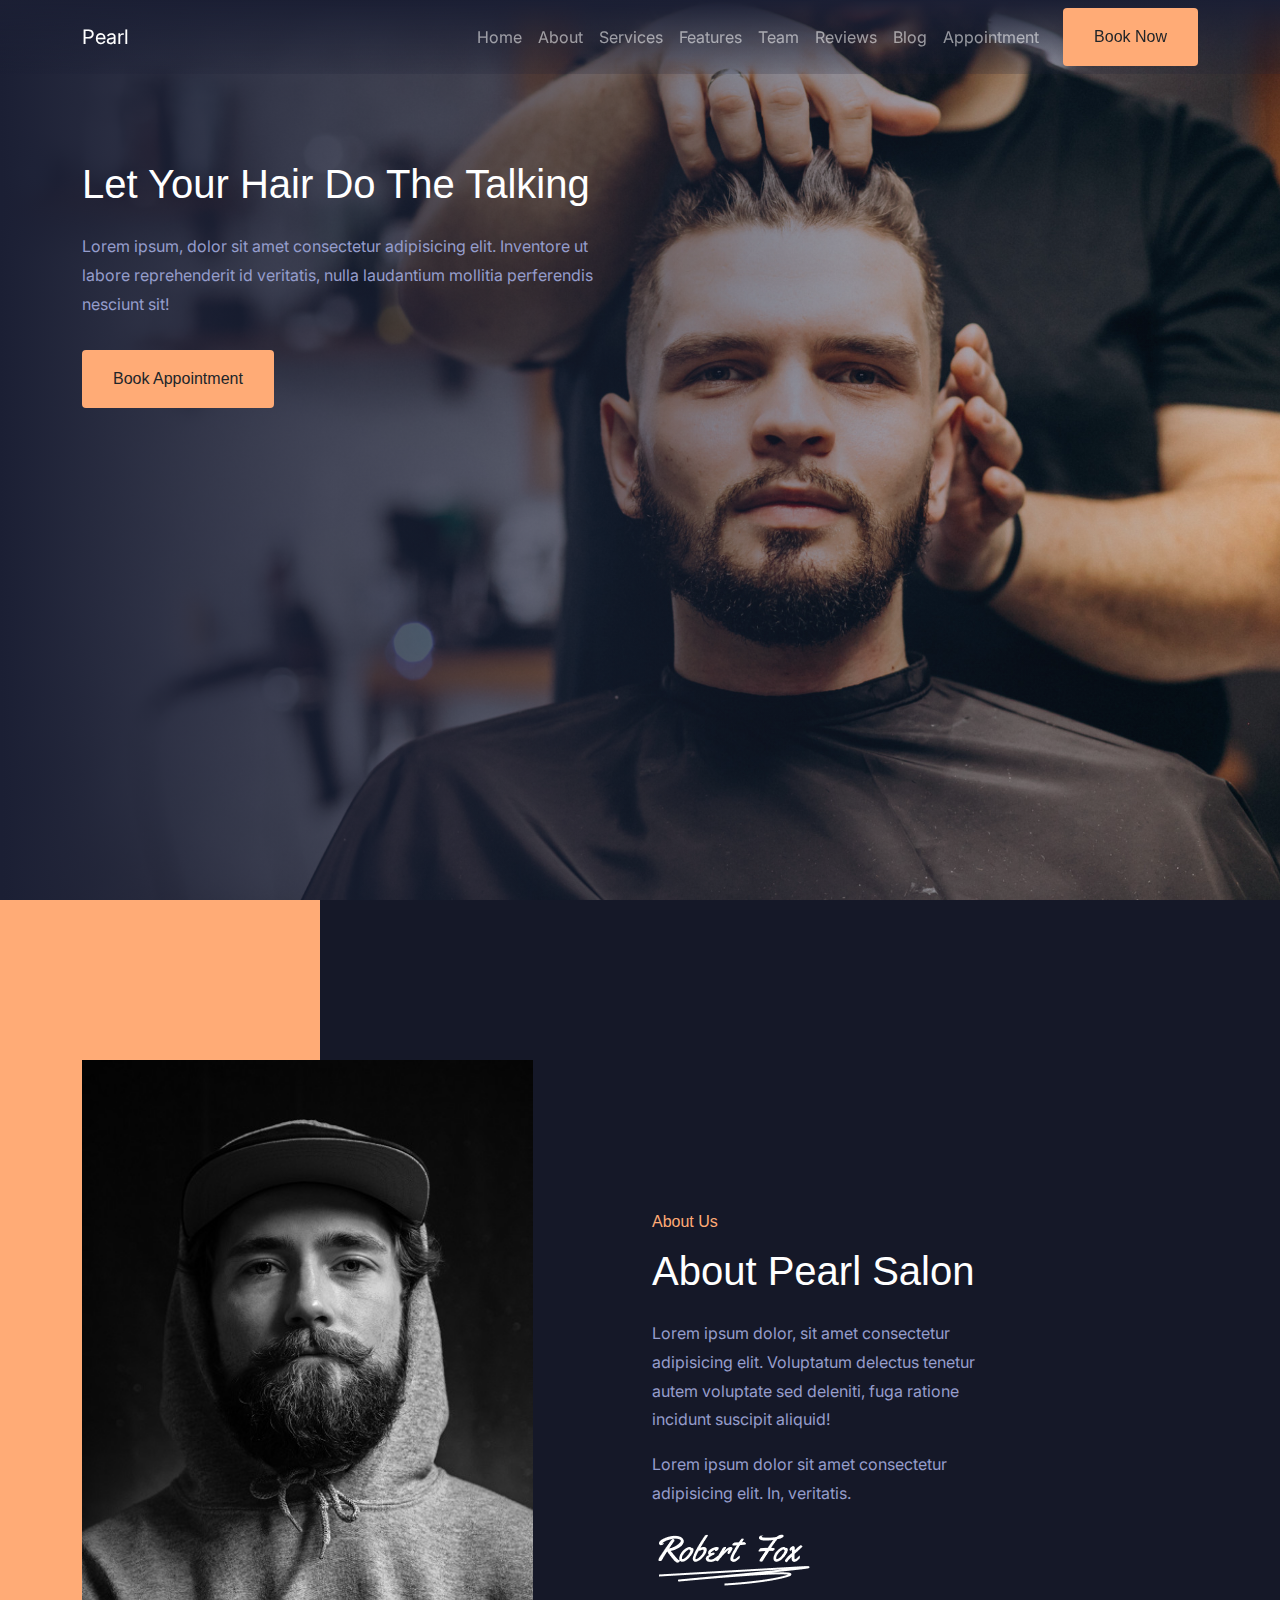
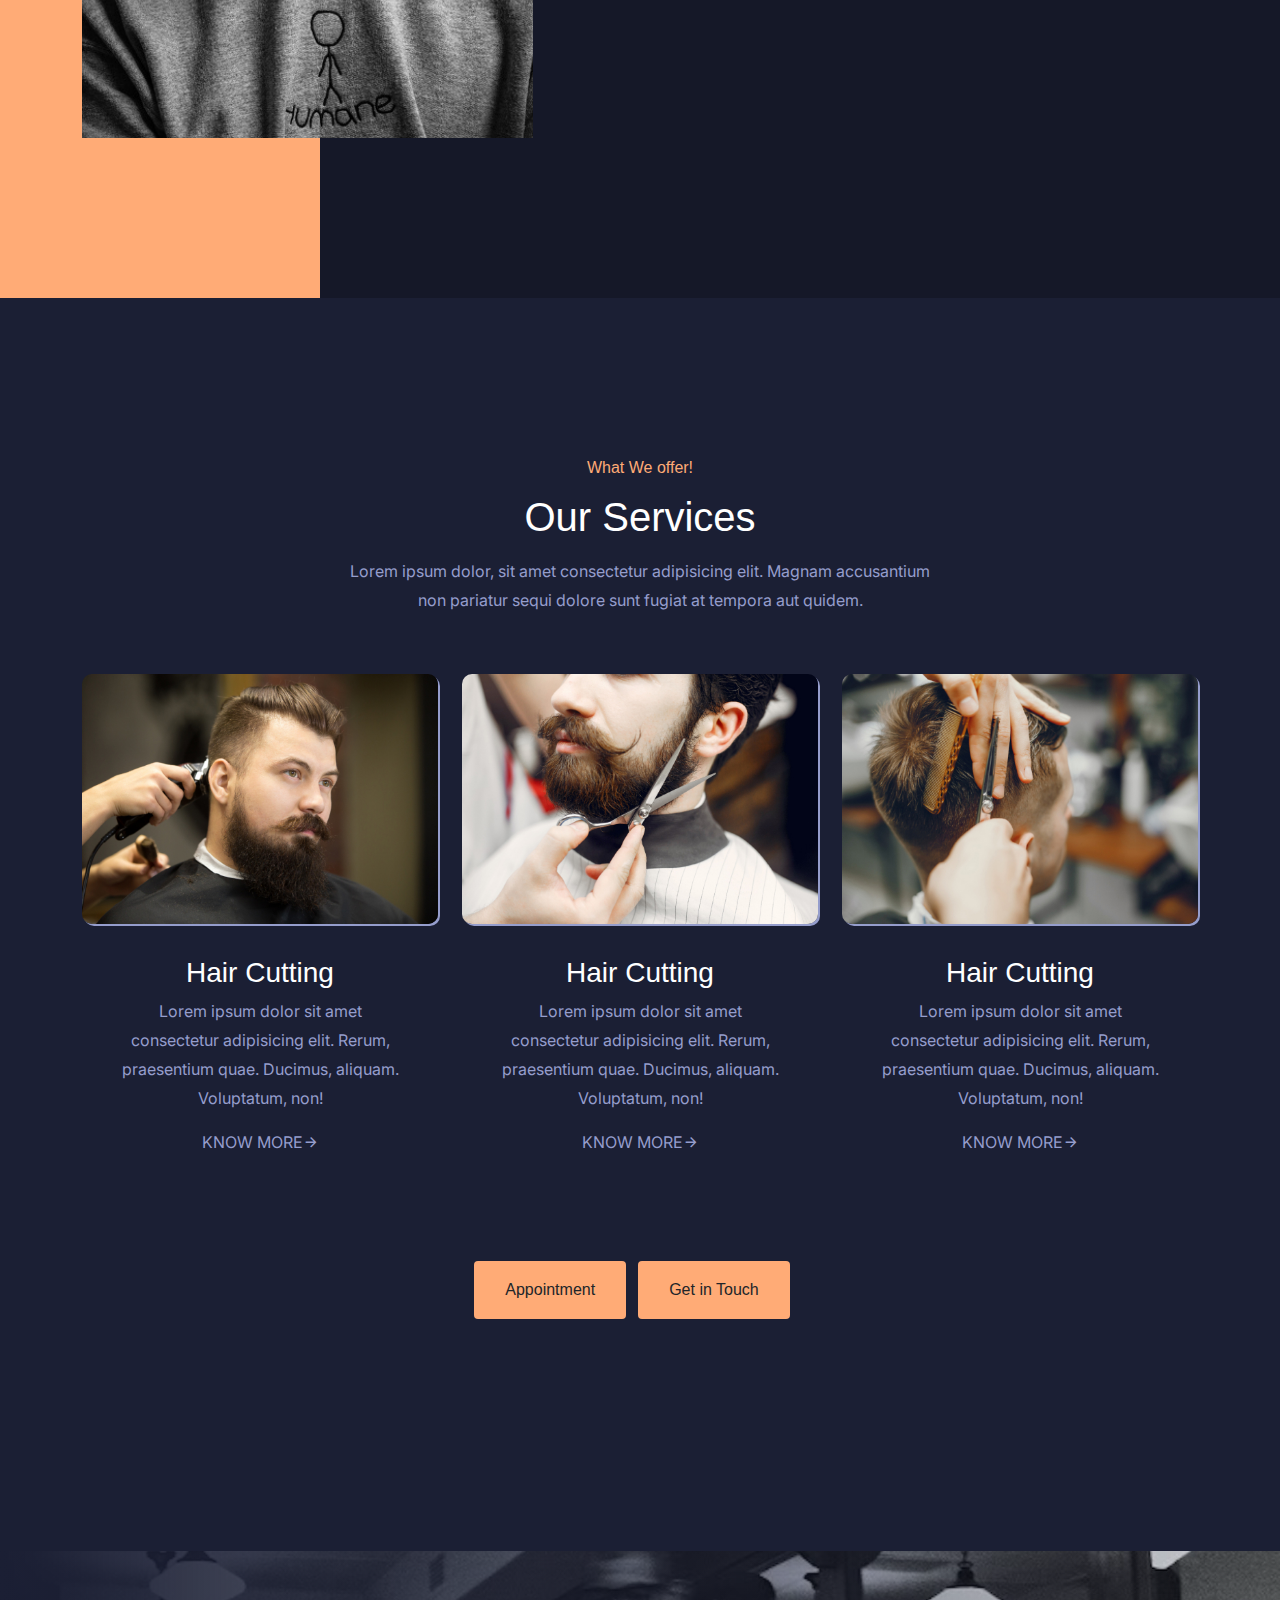
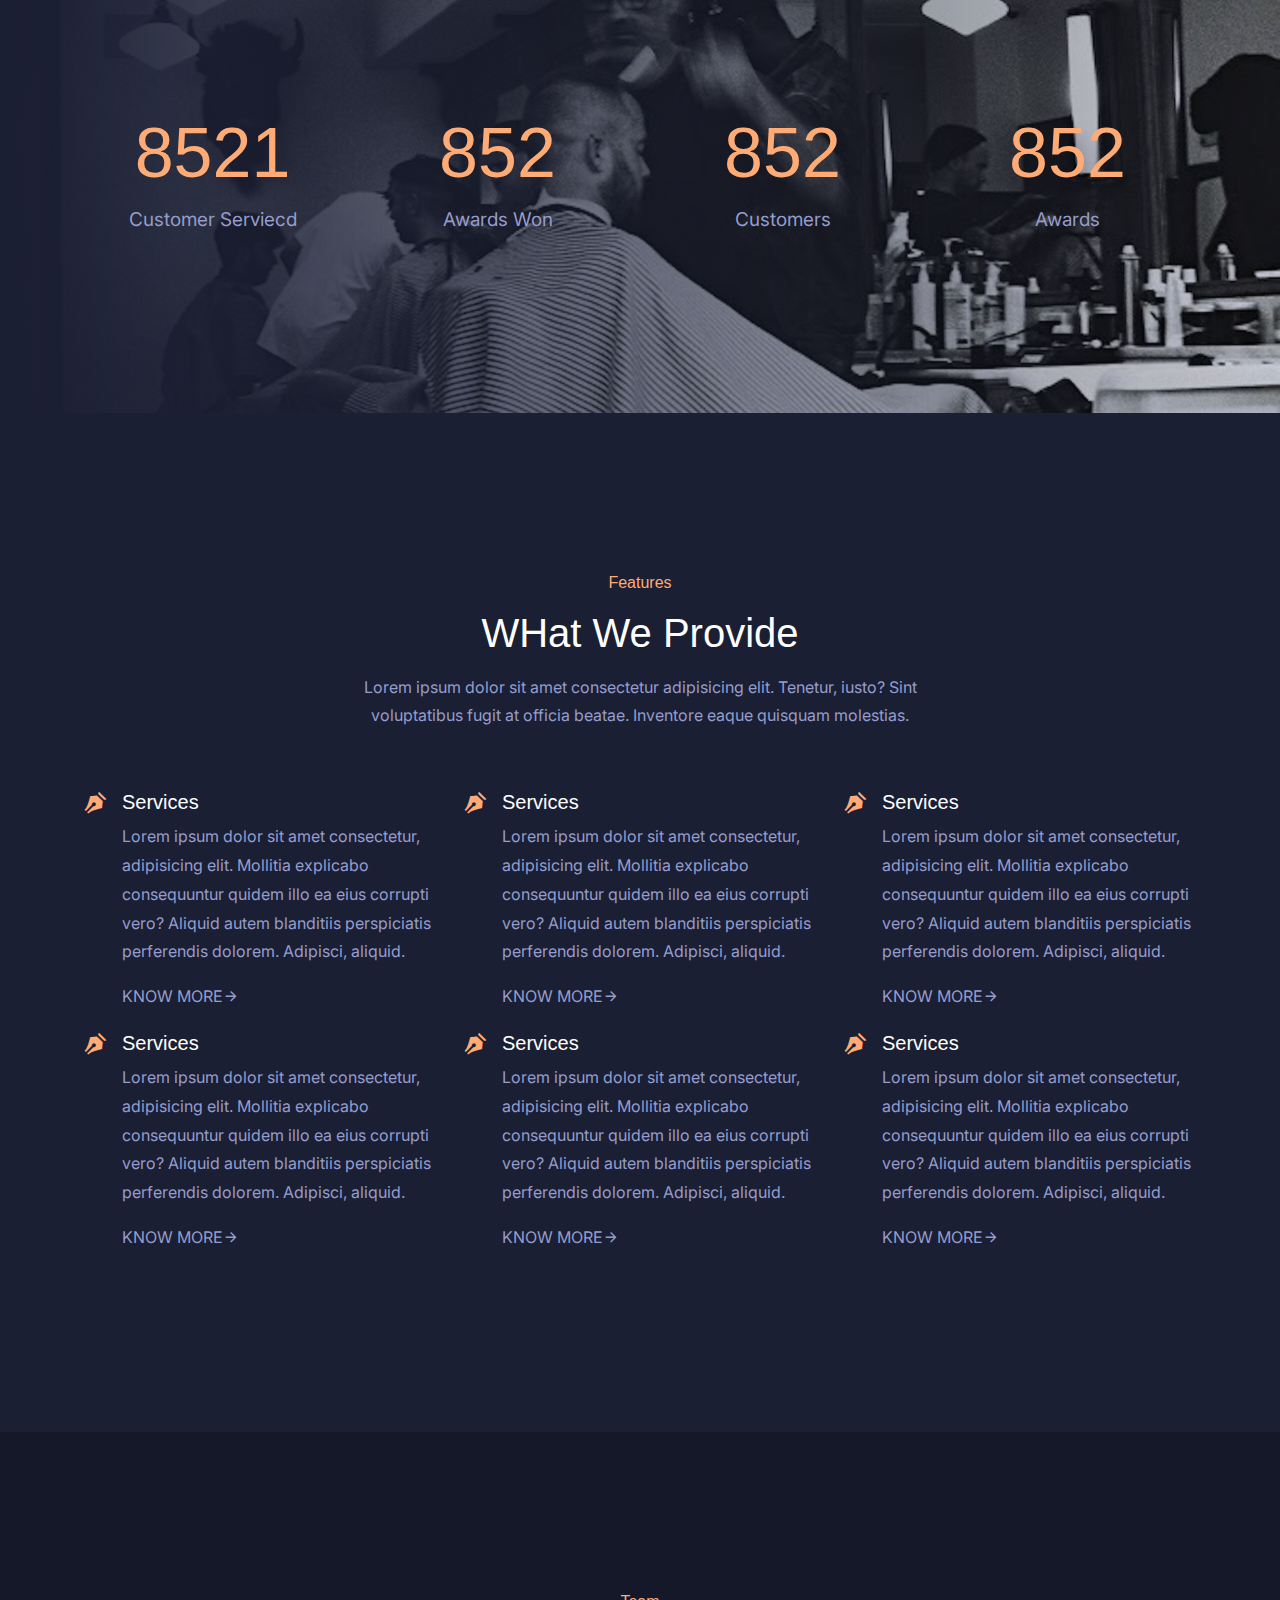
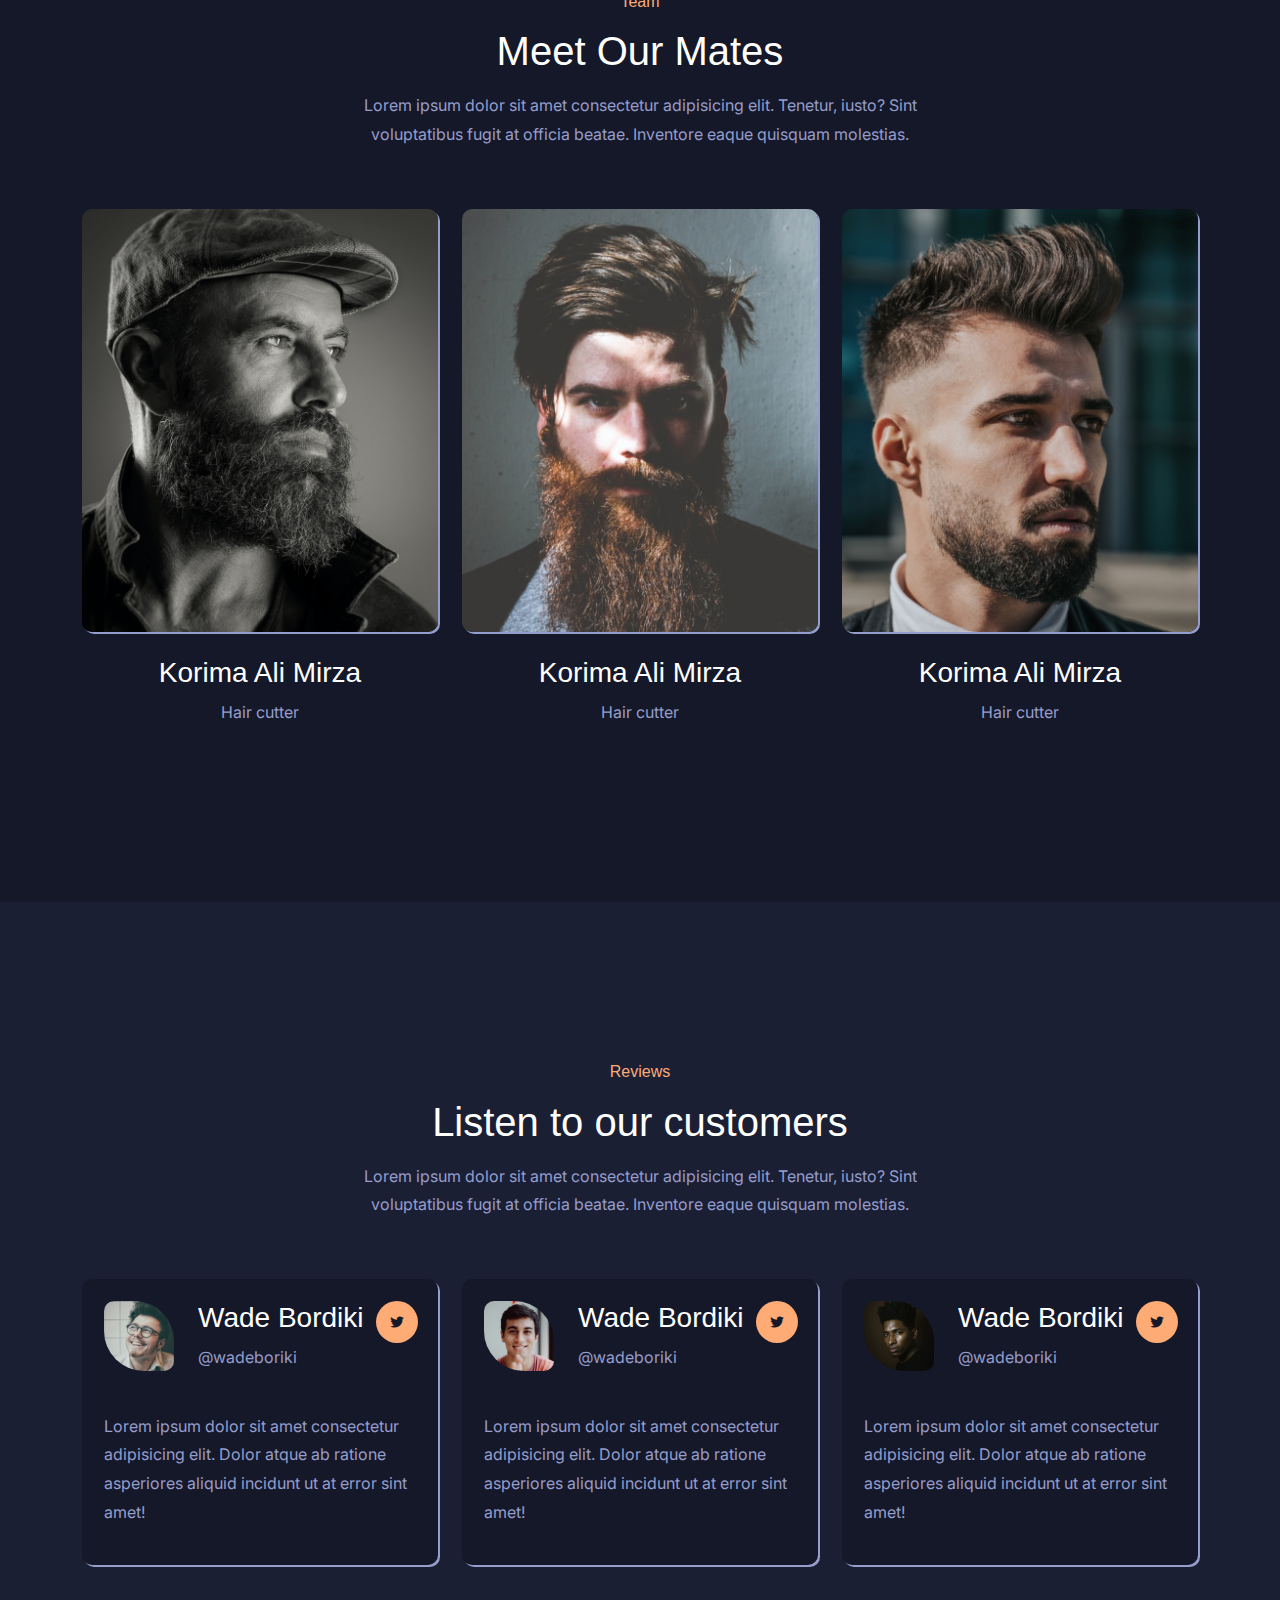
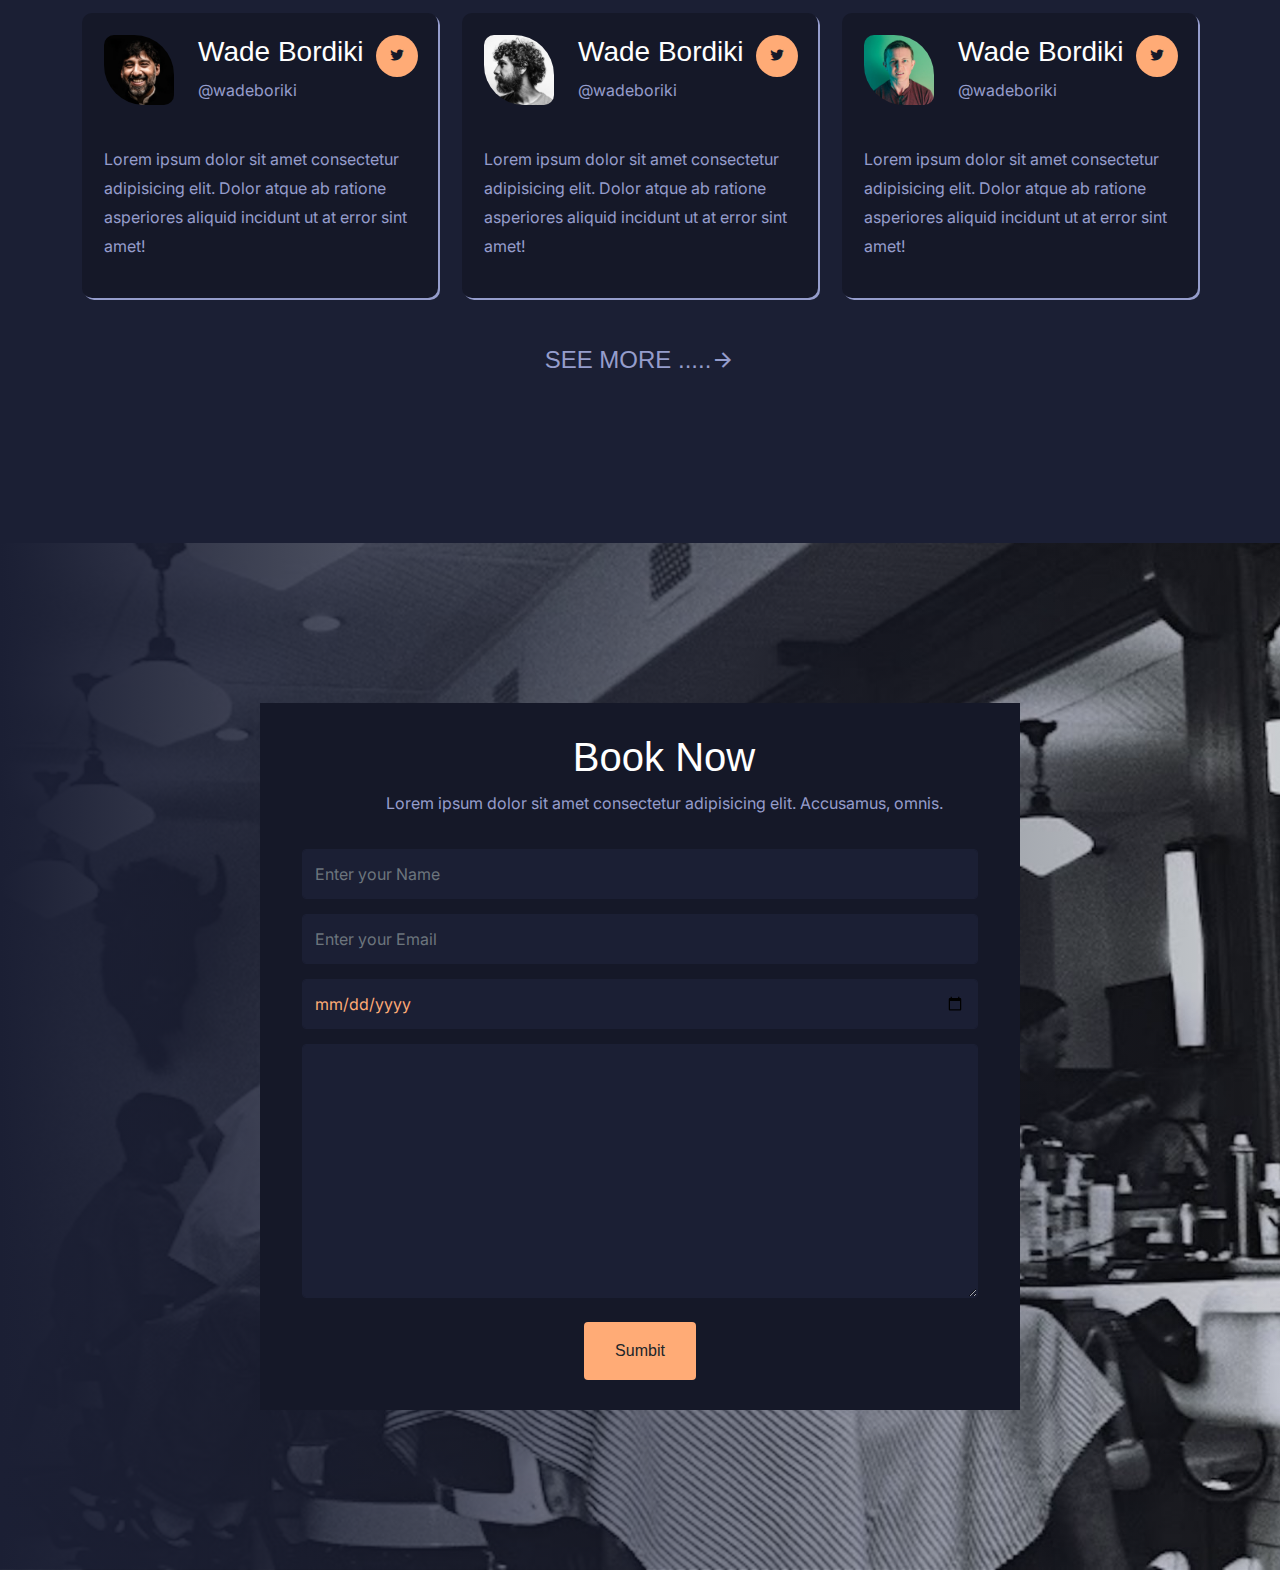
==== commit 3945d011: "added booking section" ====
--- a/index.html
+++ b/index.html
@@ -445,7 +445,35 @@
 
 
     <!-- BOOKING -->
-
+    <section id="booking">
+      <div class="container text-center">
+        <div class="row ">
+          <div class="col-lg-8 mx-auto">
+            <form action="#" class="row">
+                <div class="col-12 mx-4">
+                    <h1>Book Now</h1>
+                    <p>Lorem ipsum dolor sit amet consectetur adipisicing elit. Accusamus, omnis.</p>
+                </div>
+              <div class="form-group col-12 ">
+                <input type="text" class="form-control" placeholder="Enter your Name">
+              </div>
+              <div class="form-group col-12">
+                <input type="email" class="form-control" placeholder="Enter your Email">
+              </div>
+              <div class="form-group col-12">
+                <input type="Date" class="form-control" placeholder="DD/MM/YYYY">
+              </div>
+              <div class="form-group col-12">
+                <textarea name="" class="form-control" cols="30" rows="10"></textarea>
+              </div>
+              <div class="form-group col-12">
+                <button type="submit" class="btn btn-brand mt-4">Sumbit</button>
+              </div>
+            </form>
+          </div>
+        </div>
+      </div>
+    </section>
     <!-- // BOOKING -->
 
 
--- a/style.css
+++ b/style.css
@@ -256,4 +256,31 @@
     width: 70px;
     border-radius: 10px 40px;
     height: 70px;
+}
+
+#booking {
+    background: linear-gradient(to right ,#1B1F34 ,rgba(27, 31, 52, 0.1)),url(img/cover_2.jpg);
+    background-size: cover;
+    background-position:center;
+}
+
+#booking form {
+    background-color:var(--bg1) ;
+    padding: 30px;
+}
+
+#booking form .form-control {
+    background-color: var(--bg2);
+    margin-top: 15px;
+    border-color: var(--bg2);
+    color: var(--brand);
+}
+
+#booking form input {
+    height: 50px;
+}
+
+#booking form .form-control:focus{
+    box-shadow: none;
+    border-left-color: var(--brand);
 }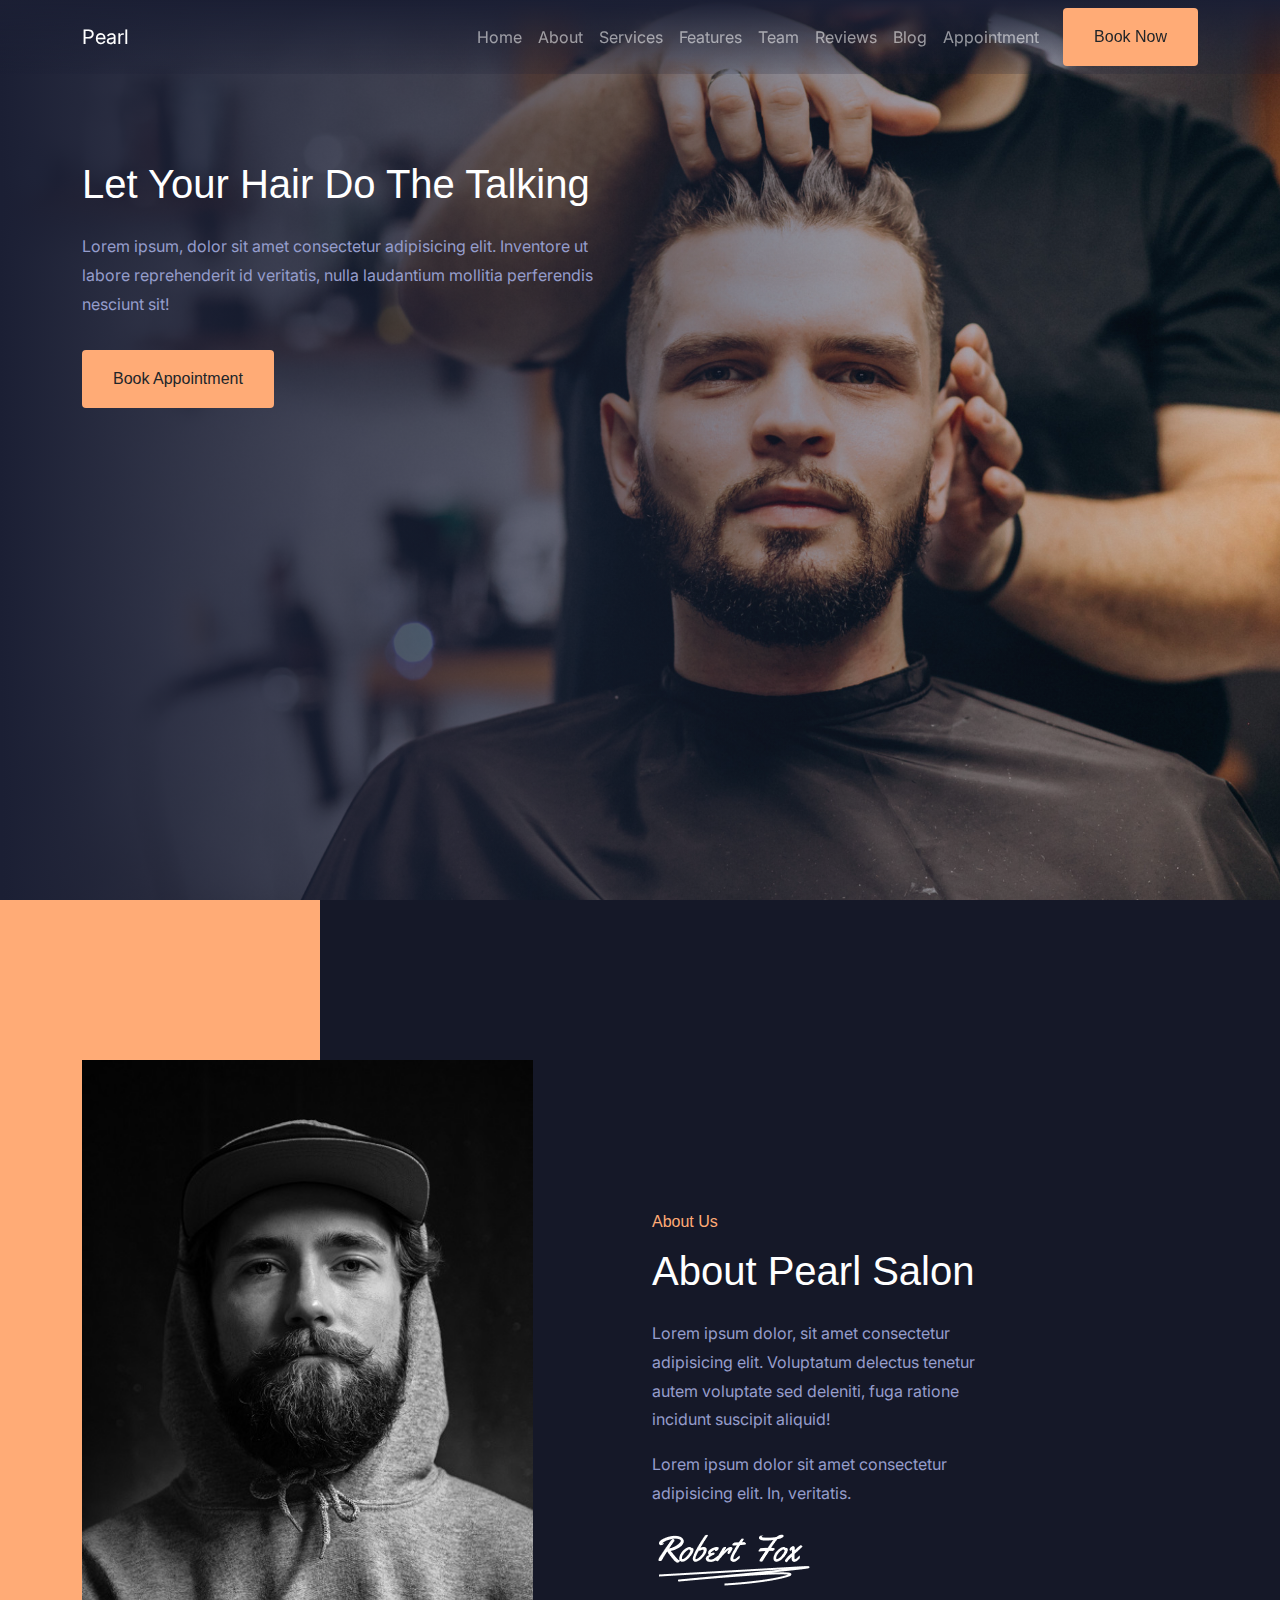
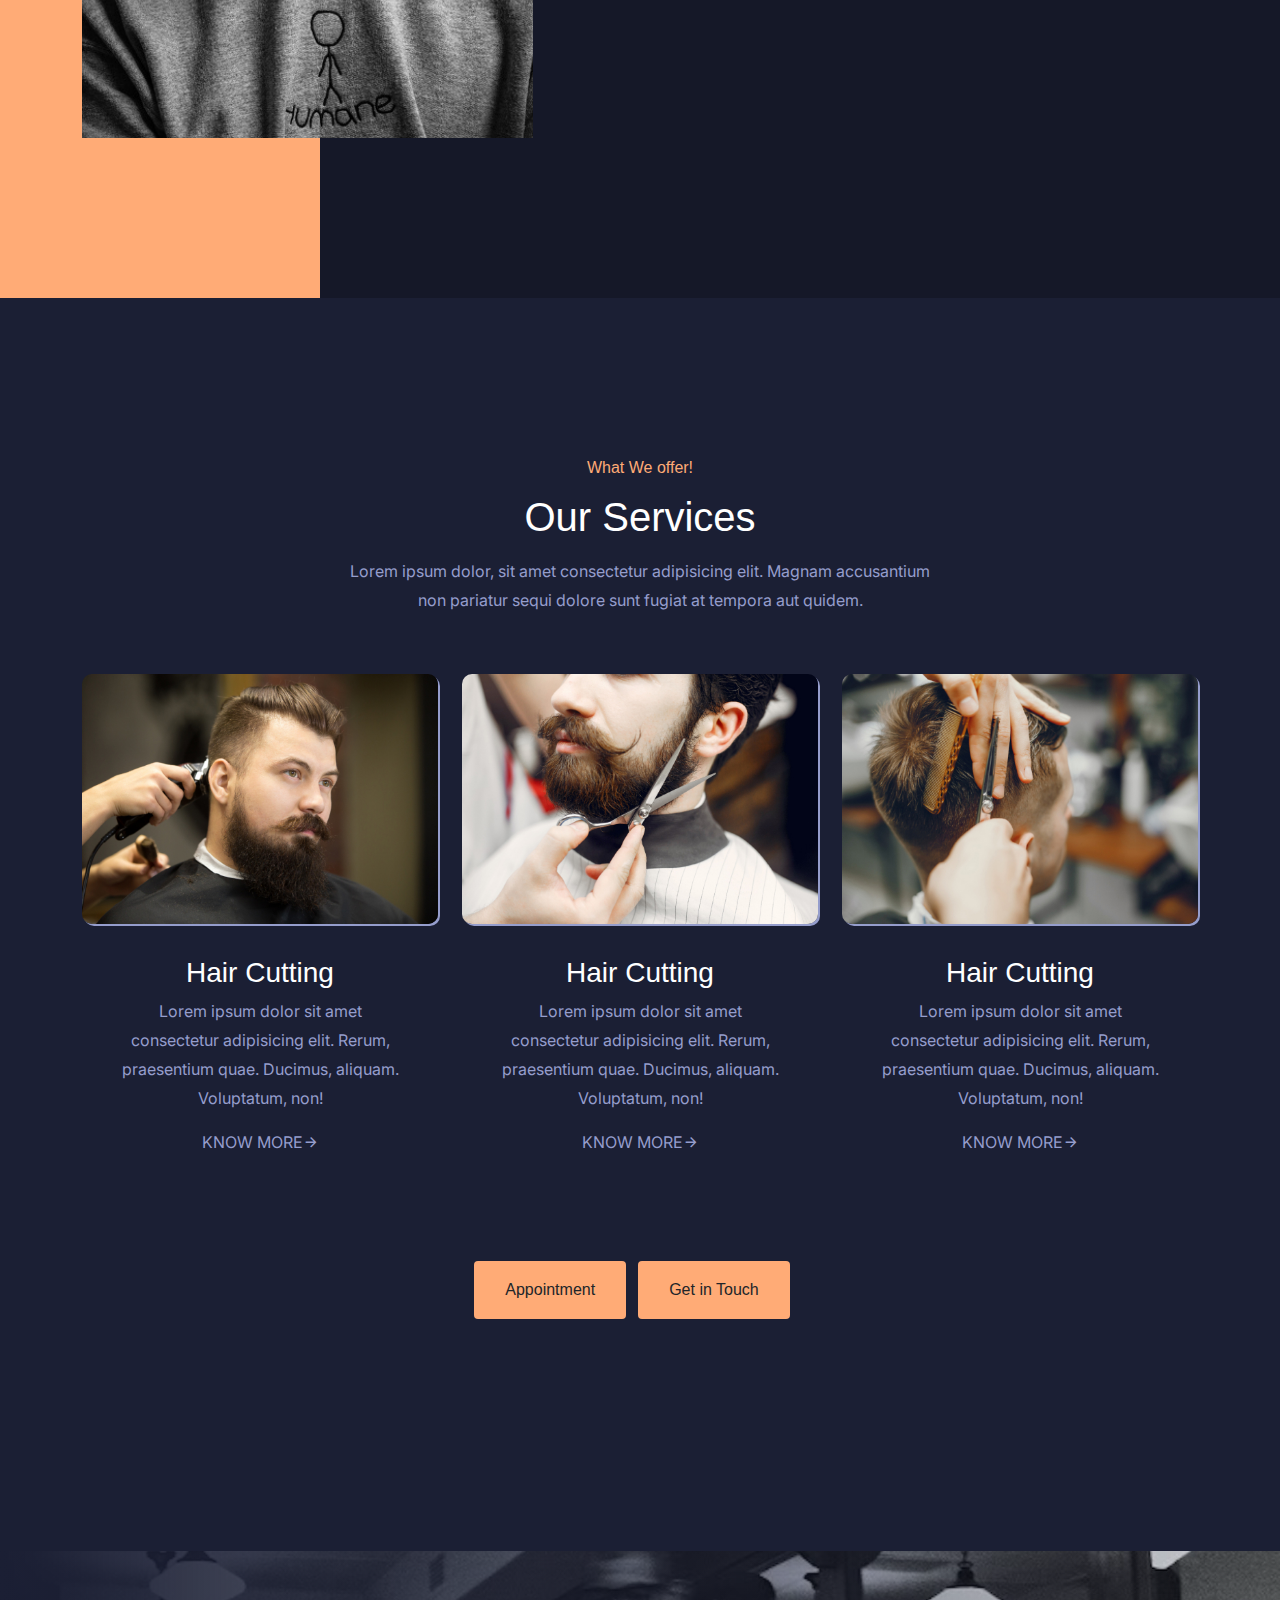
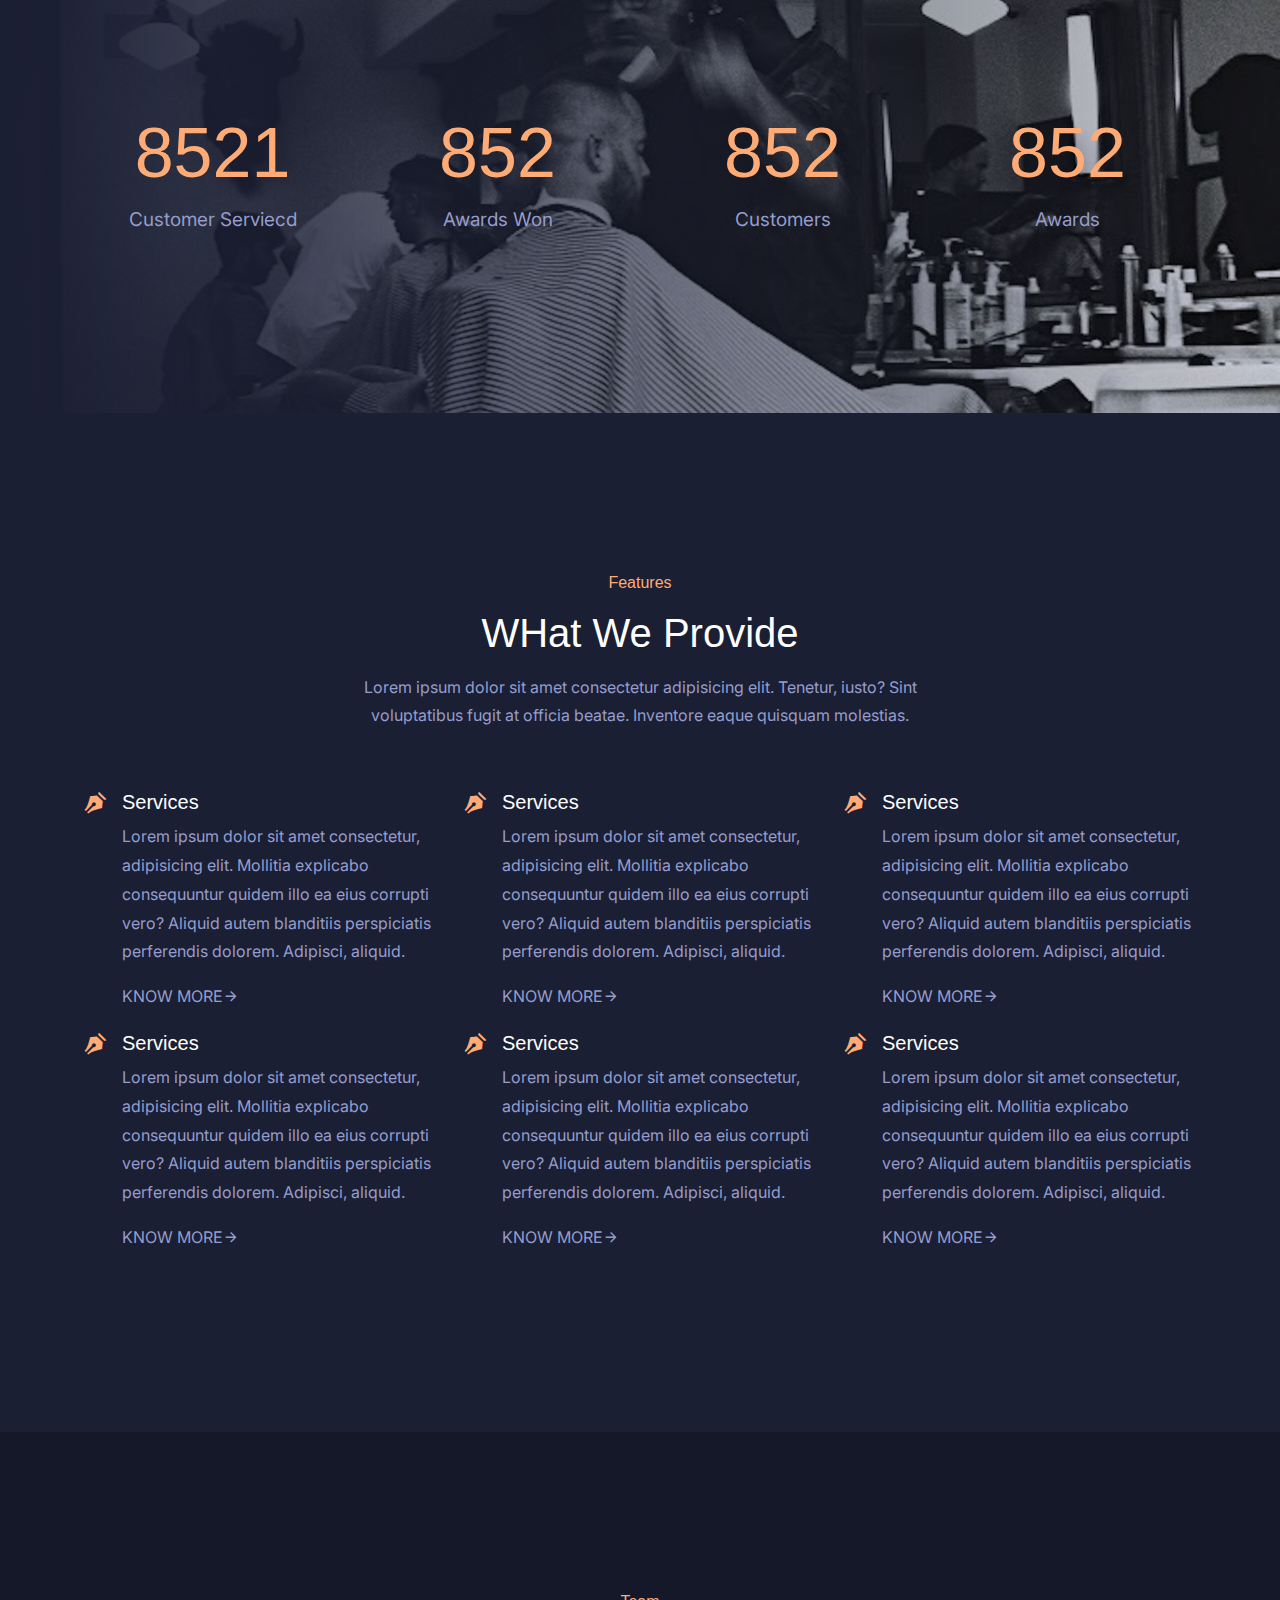
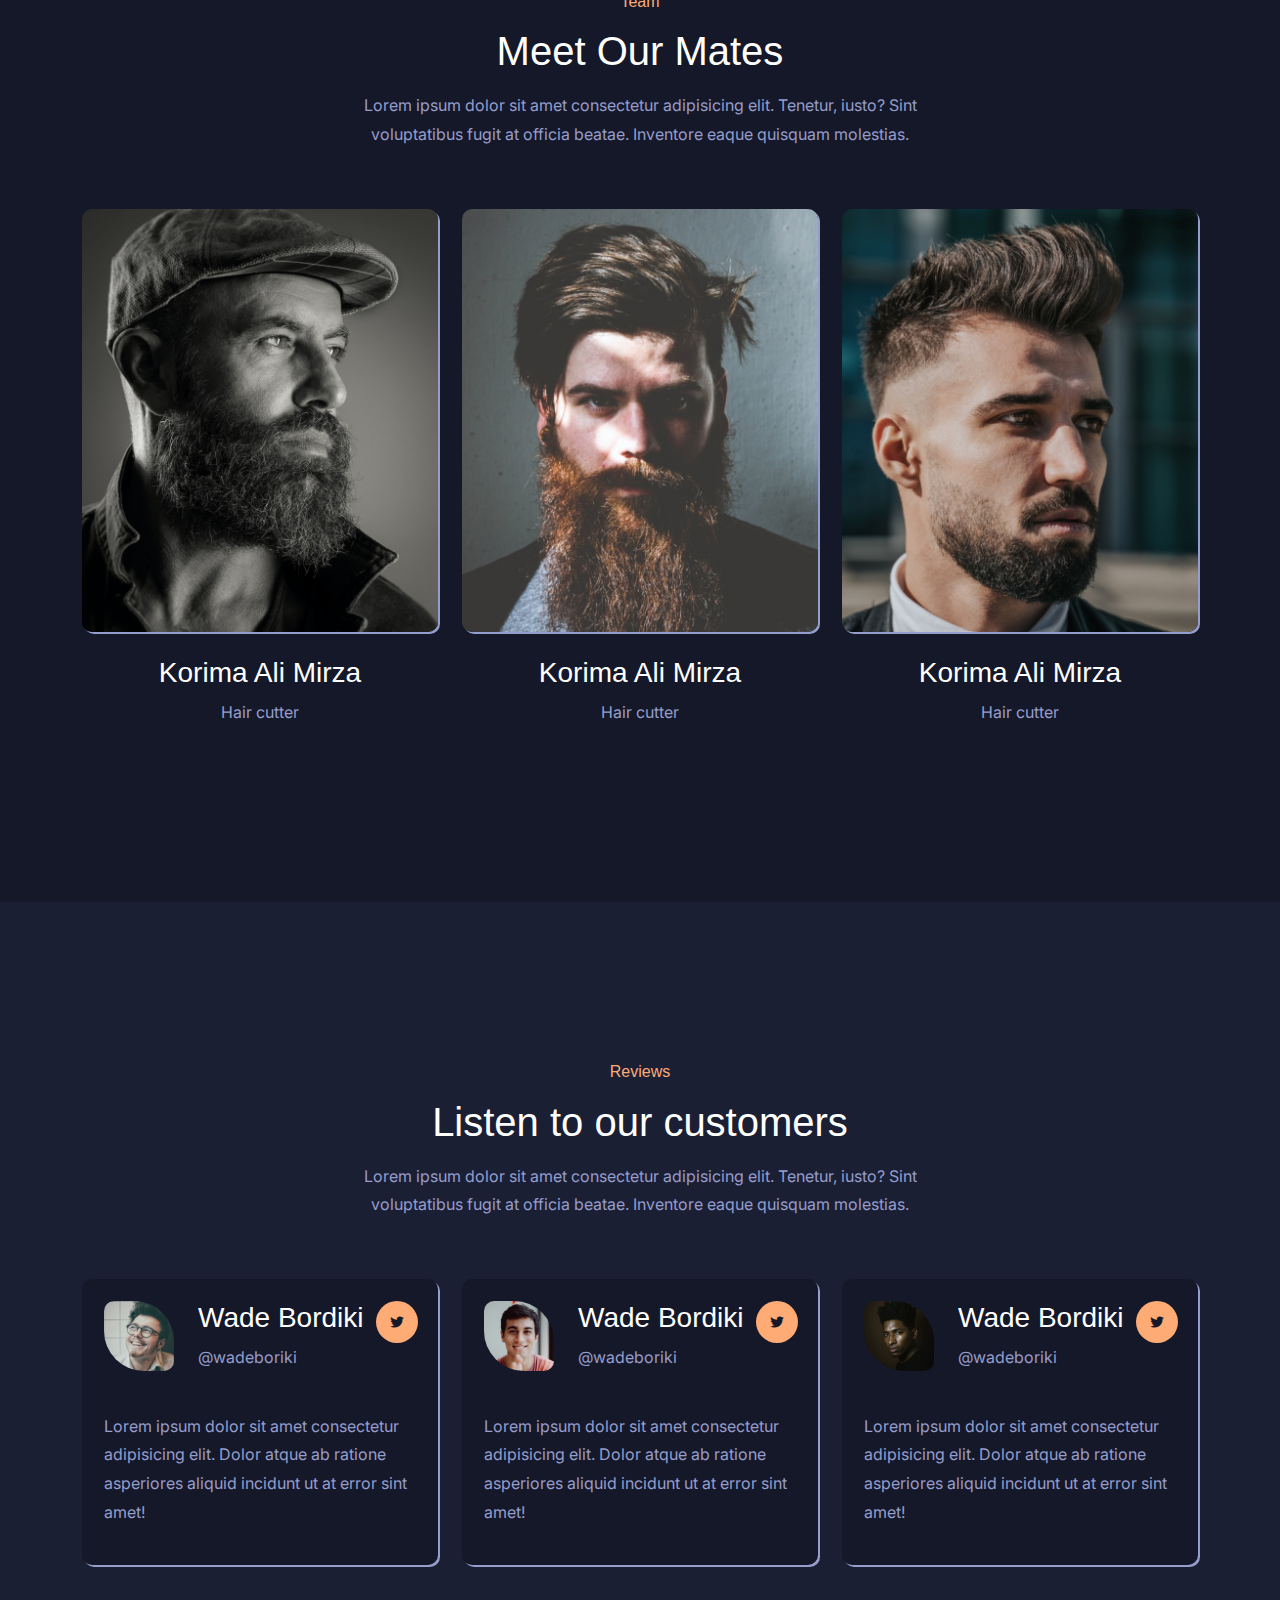
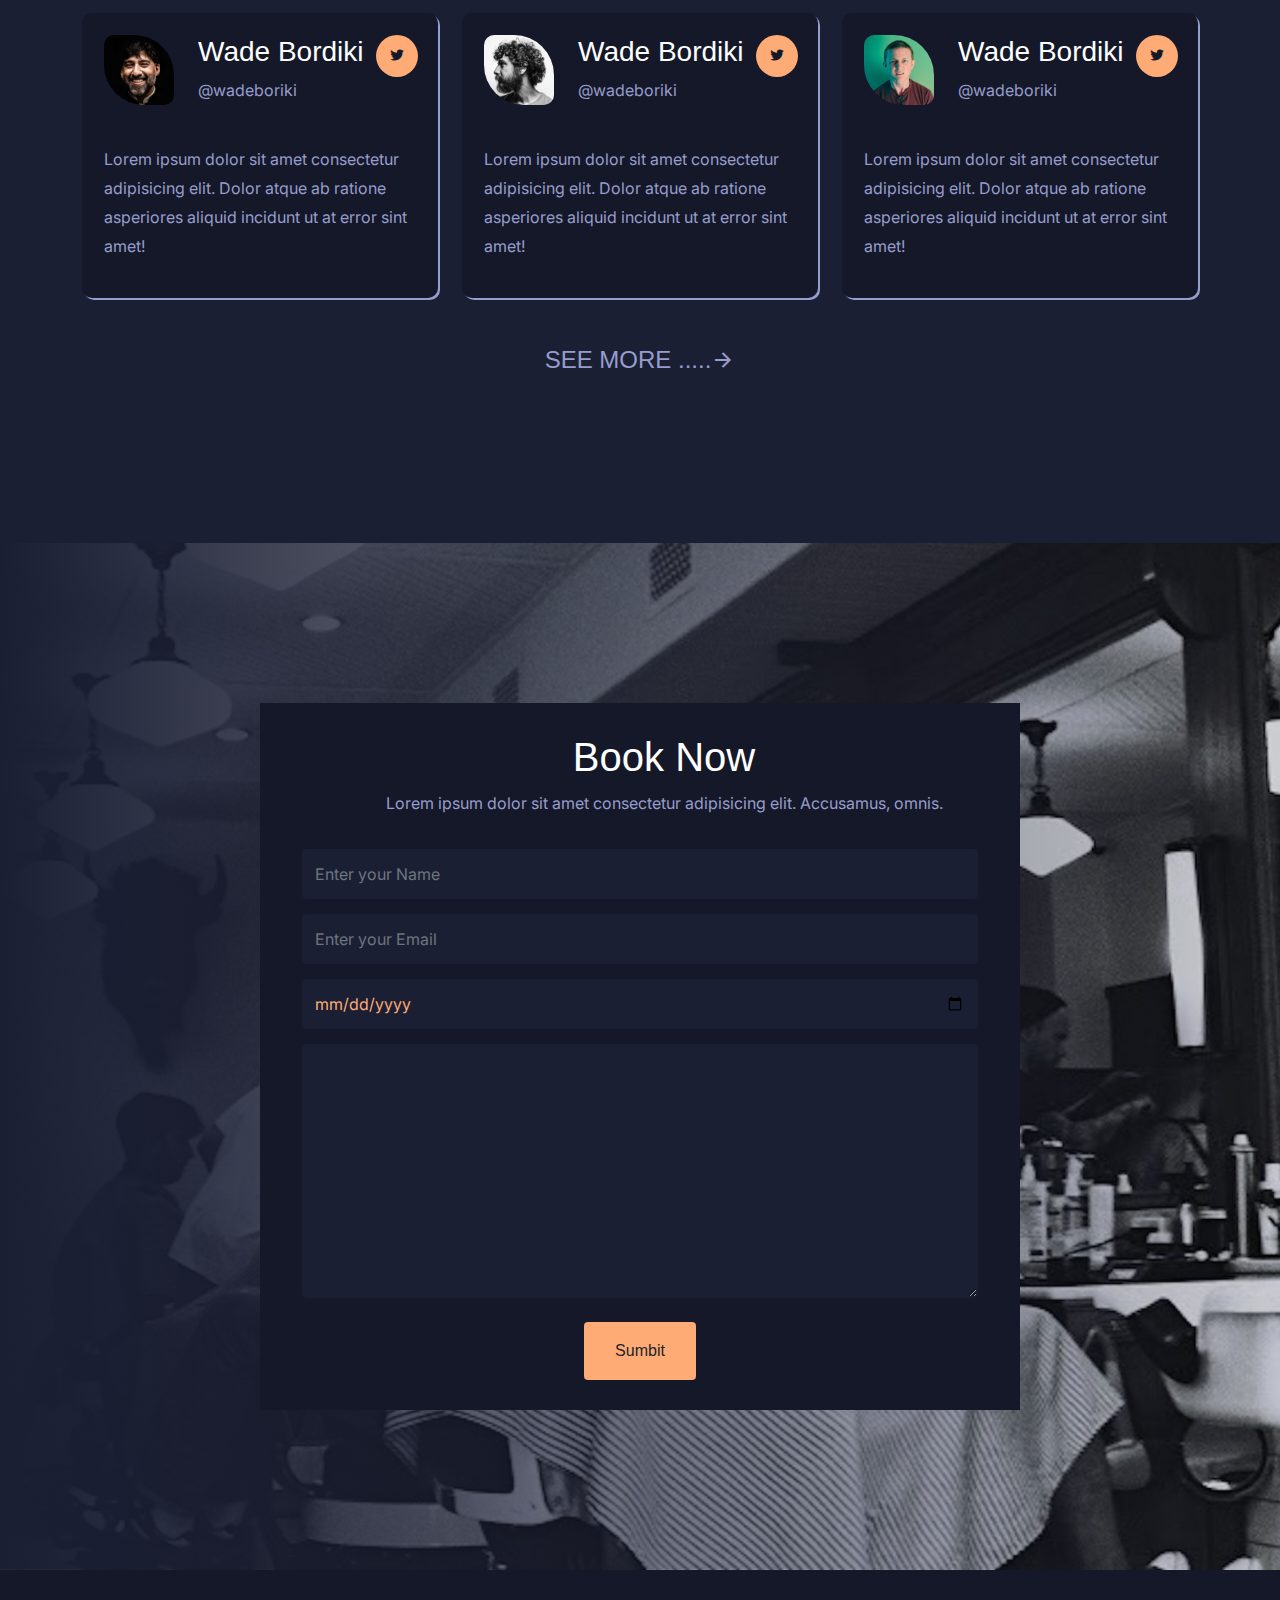
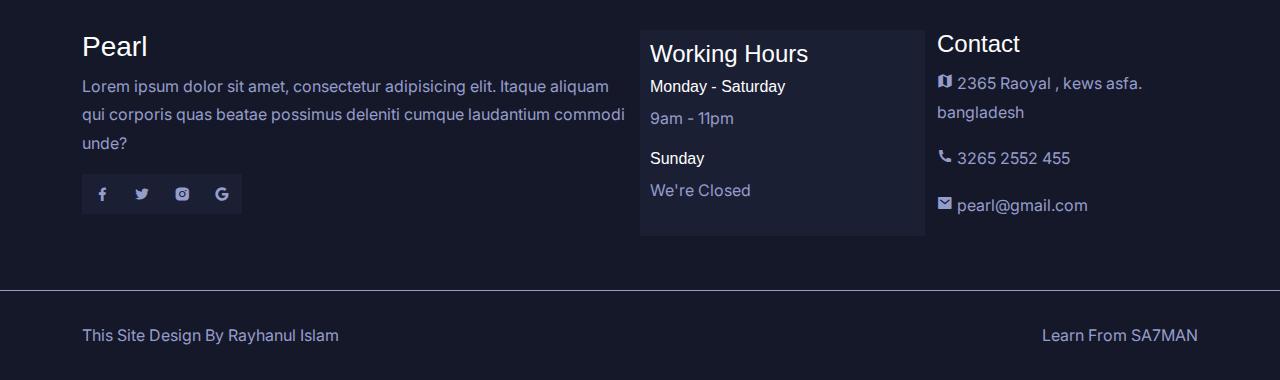
==== commit 36f84efa: "add footer" ====
--- a/index.html
+++ b/index.html
@@ -476,8 +476,68 @@
     </section>
     <!-- // BOOKING -->
 
-
-
+<!-- FOOTER -->
+ <footer>
+   <div class="footer-top">
+     <div class="container">
+       <div class="row ">
+         <div class="col-lg-6 col-md-6 mb-4">
+           <h3>Pearl</h3>
+           <p>Lorem ipsum dolor sit amet, consectetur adipisicing elit. Itaque aliquam qui corporis quas beatae possimus deleniti cumque laudantium commodi unde?</p> 
+        <div class="social-links">
+          <a href=""><i class="ri-facebook-fill"></i></a>
+          <a href=""><i class="ri-twitter-fill"></i></a>
+          <a href=""><i class="ri-instagram-fill"></i></a>
+          <a href=""><i class="ri-google-fill"></i></a>
+        </div>
+         </div>
+
+         <div class="col-lg-3  mb-4 working-hours">
+           <h4>Working Hours</h4>
+           <div>
+             <h6>Monday - Saturday</h6>
+             <p>9am - 11pm</p>
+           </div>
+           <div>
+            <h6>Sunday</h6>
+            <p>We're Closed</p>
+          </div>
+         </div>
+
+         <div class="col-lg-3  mb-4">
+           <h4>Contact</h4>
+           <p> 
+             <i class="ri-map-2-fill"></i> 
+            <span> 2365 Raoyal , kews asfa. bangladesh</span>
+           </p>
+           <p> 
+            <i class="ri-phone-fill"></i> 
+           <span> 3265 2552 455</span>
+          </p>
+          <p> 
+            <i class="ri-mail-fill"></i> 
+           <span> pearl@gmail.com</span>
+          </p>
+         </div>
+       </div>
+     </div>
+   </div>
+
+   <!-- last footer -->
+   <div class="footer-bottom">
+    <div class="container">
+      <div class="row d-flex justify-content-between">
+        <div class="col-auto">
+          This Site Design By <a href="https://rayhanulislam.com">Rayhanul Islam</a>
+        </div>
+        <div class="col-auto">
+         Learn From <a href="https://www.youtube.com/watch?v=o_zyzFGLpBA&t=6484s">SA7MAN</a>
+        </div>
+      </div>
+    </div>
+   </div>
+ </footer>
+<!-- CLOSE FOOTER -->
     <script src="js/bootstrap.bundle.min.js"></script>
 
 </body>
--- a/style.css
+++ b/style.css
@@ -283,4 +283,25 @@
 #booking form .form-control:focus{
     box-shadow: none;
     border-left-color: var(--brand);
+}
+
+footer {
+    padding-top: 60px;
+}
+
+footer .social-links {
+    display: flex;
+}
+.footer-top {
+    padding-bottom: 30px;
+}
+.working-hours {
+    background-color: var(--bg2);
+    padding: 10px;
+}
+
+.footer-bottom {
+    padding-top: 30px;
+    padding-bottom: 30px;
+    border-top:1px solid var(--body) ;
 }